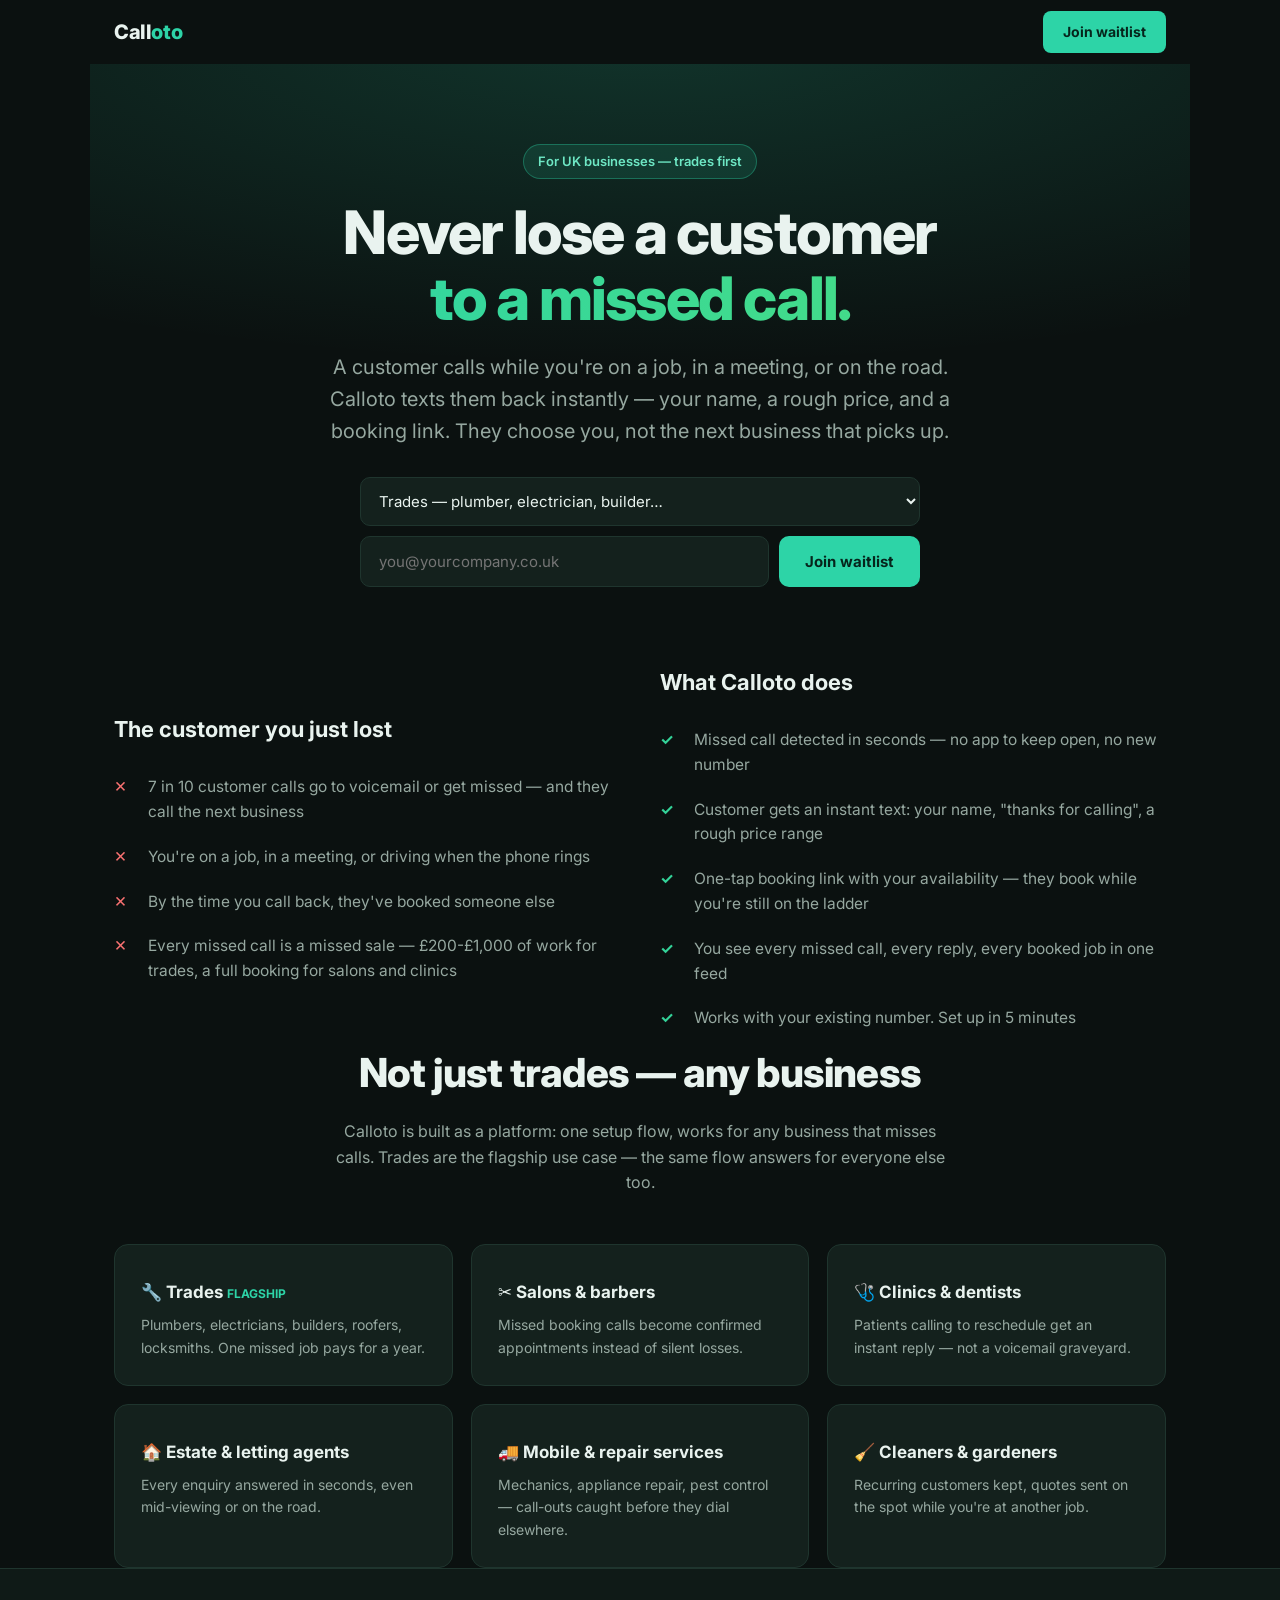
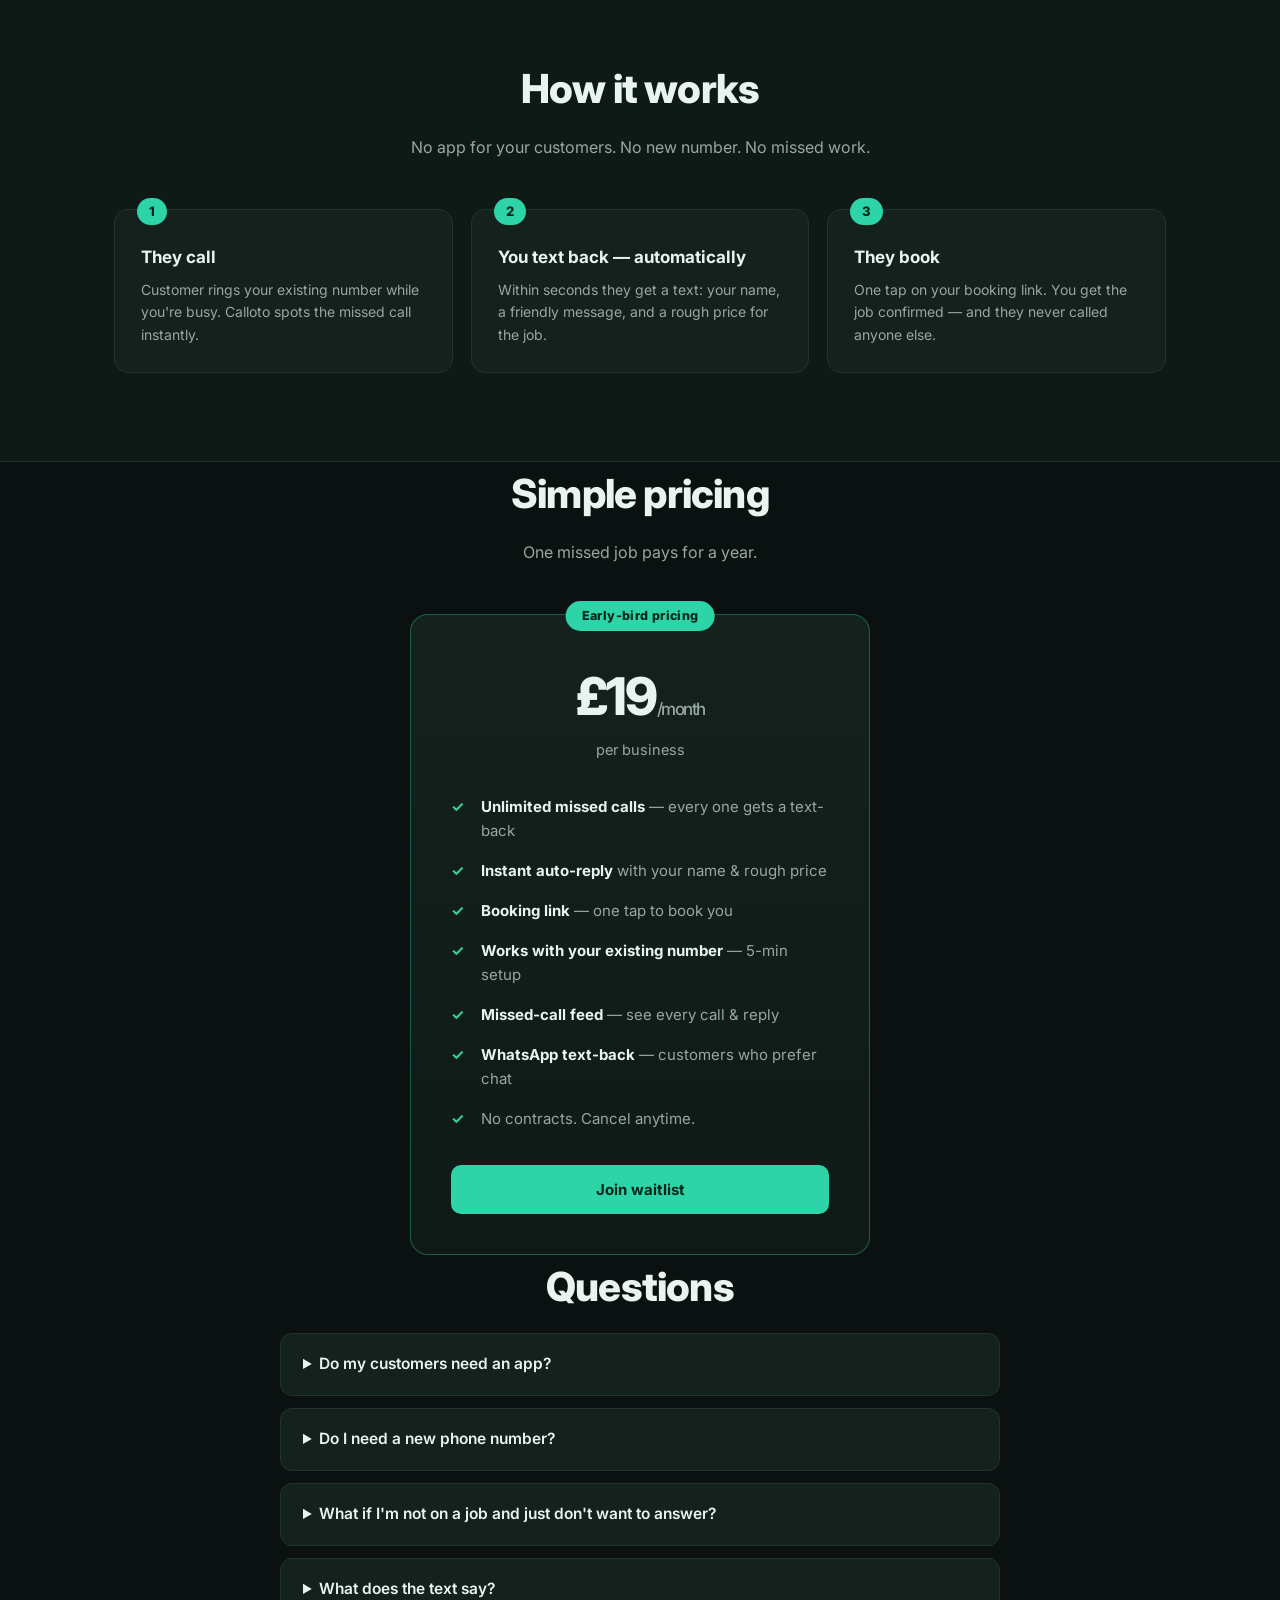
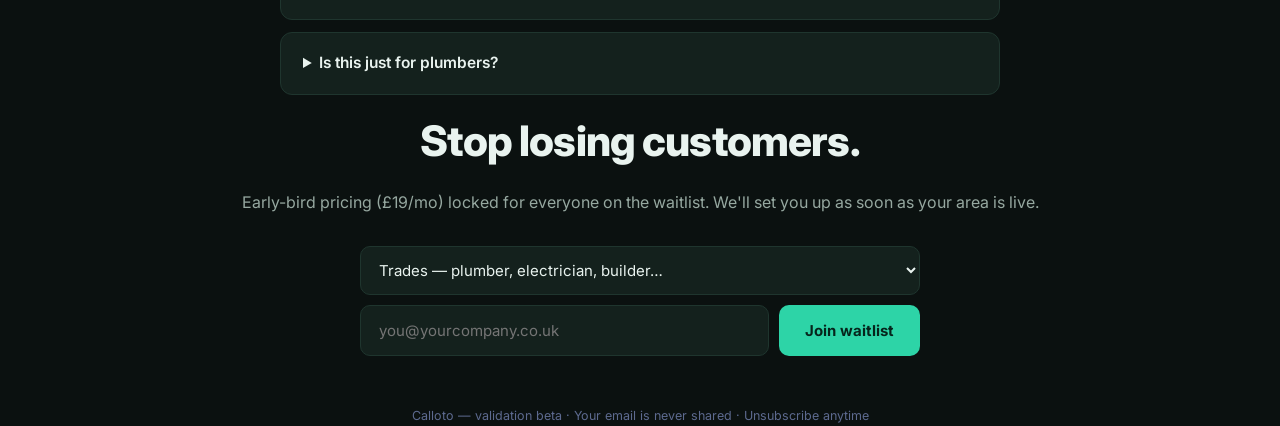
==== index.html @ 38b9bd6e "spacing: more breathing room between sections" ====
<!DOCTYPE html>
<html lang="en">
<head>
<meta charset="UTF-8">
<meta name="viewport" content="width=device-width, initial-scale=1.0">
<title>Calloto — Never lose a customer to a missed call</title>
<meta name="description" content="Missed call → instant text-back with your name, price estimate and booking link. Trades, salons, clinics — never lose a customer to a missed call again.">
<link rel="preconnect" href="https://fonts.googleapis.com">
<link href="https://fonts.googleapis.com/css2?family=Inter:wght@400;500;600;700;800&display=swap" rel="stylesheet">
<style>
  :root {
    --bg: #0b1110;
    --bg-2: #0f1a17;
    --card: #14211d;
    --border: #1f352e;
    --text: #e9f3ef;
    --muted: #96a8a0;
    --accent: #2dd4a7;
    --accent-2: #4ade80;
    --green: #34d399;
    --red: #f87171;
    --amber: #fbbf24;
    --radius: 14px;
  }
  * { margin: 0; padding: 0; box-sizing: border-box; }
  body {
    font-family: 'Inter', system-ui, -apple-system, sans-serif;
    background: var(--bg);
    color: var(--text);
    line-height: 1.6;
    -webkit-font-smoothing: antialiased;
  }
  .container { max-width: 1100px; margin: 0 auto; padding: 0 24px; width: 100%; }

  /* NAV */
  nav { display: flex; align-items: center; justify-content: space-between; padding: 22px 0; gap: 12px; flex-wrap: wrap; min-height: 64px; }
  .logo { font-weight: 800; font-size: 20px; letter-spacing: -0.02em; white-space: nowrap; }
  .logo span { color: var(--accent); }
  .nav-cta {
    background: var(--accent); color: #06251c; border: none;
    padding: 10px 20px; border-radius: 8px; font-weight: 700;
    font-size: 14px; cursor: pointer; font-family: inherit;
    text-decoration: none; white-space: nowrap; flex: 0 0 auto;
  }
  .nav-cta:hover { background: #3ce4b8; }

  /* HERO */
  header.hero {
    text-align: center;
    padding: 80px 24px 60px;
    background: radial-gradient(ellipse 100% 55% at 50% -5%, rgba(45,212,167,0.18), transparent), var(--bg);
    overflow: hidden;
  }
  .badge {
    display: inline-block; background: rgba(45,212,167,0.12);
    border: 1px solid rgba(45,212,167,0.35); color: #6ee7c4;
    padding: 6px 14px; border-radius: 999px; font-size: 13px; font-weight: 600;
    margin-bottom: 20px;
  }
  h1 {
    font-size: clamp(38px, 6vw, 60px); font-weight: 800;
    letter-spacing: -0.03em; line-height: 1.1; margin-bottom: 20px;
    text-wrap: balance; max-width: 860px; margin-left: auto; margin-right: auto;
  }
  h1 .grad {
    background: linear-gradient(90deg, var(--accent), var(--accent-2));
    -webkit-background-clip: text; background-clip: text; color: transparent;
    display: block;
  }
  .sub {
    font-size: clamp(16px, 2.2vw, 20px); color: var(--muted);
    max-width: 640px; margin: 0 auto 30px; text-wrap: balance;
  }
  .hero-form { display: flex; gap: 10px; justify-content: center; max-width: 560px; margin: 0 auto; flex-wrap: wrap; width: 100%; }
  .hero-form select.seg-select {
    flex: 0 0 100%; width: 100%; min-width: 0; max-width: 100%;
    background: var(--card);
    border: 1px solid var(--border); color: var(--text);
    padding: 13px 14px; border-radius: 10px; font-size: 15px; font-family: inherit;
  }
  .hero-form input[type="email"] {
    flex: 1 1 auto; min-width: 0; background: var(--card);
    border: 1px solid var(--border); color: var(--text);
    padding: 15px 18px; border-radius: 10px; font-size: 15px; font-family: inherit;
  }
  .hero-form input:focus { outline: 2px solid var(--accent); border-color: transparent; }
  .hero-form .btn { flex: 0 0 auto; }
  .btn {
    background: var(--accent); color: #06251c; border: none;
    padding: 15px 26px; border-radius: 10px; font-weight: 700;
    font-size: 15px; cursor: pointer; font-family: inherit;
    transition: transform .06s ease;
  }
  .btn:hover { background: #3ce4b8; transform: translateY(-1px); }
  .btn:disabled { opacity: .6; cursor: default; transform: none; }
  .form-note { color: var(--muted); font-size: 13px; margin-top: 14px; }
  .form-success { color: var(--green); font-weight: 600; margin-top: 16px; font-size: 15px; }
  .form-error { color: var(--red); font-weight: 600; margin-top: 16px; font-size: 15px; }
  .count-line { margin-top: 18px; color: var(--muted); font-size: 13.5px; }
  .count-line b { color: var(--text); }

  /* SECTIONS */
  section { padding: 88px 0; }
  .sec-title { font-size: clamp(28px, 3.6vw, 40px); font-weight: 800; letter-spacing: -0.02em; text-align: center; margin-bottom: 14px; }
  .sec-sub { text-align: center; color: var(--muted); max-width: 620px; margin: 0 auto 48px; font-size: 16px; }

  /* PROBLEM / SOLUTION */
  .split { display: grid; grid-template-columns: 1fr 1fr; gap: 40px; align-items: center; }
  @media (max-width: 820px) { .split { grid-template-columns: 1fr; } }
  .pain h3, .gain h3 { font-size: 22px; font-weight: 700; margin-bottom: 18px; }
  .pain ul, .gain ul { list-style: none; }
  .pain li, .gain li { padding: 10px 0 10px 34px; position: relative; color: var(--muted); font-size: 15.5px; }
  .pain li::before { content: "✕"; position: absolute; left: 0; color: var(--red); font-weight: 700; }
  .gain li::before { content: "✓"; position: absolute; left: 0; color: var(--green); font-weight: 700; }

  /* HOW IT WORKS */
  .steps { display: grid; grid-template-columns: repeat(3, 1fr); gap: 18px; }
  @media (max-width: 820px) { .steps { grid-template-columns: 1fr; } }
  .howitworks { background: var(--bg-2); border-top: 1px solid var(--border); border-bottom: 1px solid var(--border); }
  .step {
    background: var(--card); border: 1px solid var(--border); border-radius: var(--radius);
    padding: 26px; position: relative;
  }
  .step .num {
    position: absolute; top: -12px; left: 22px; background: var(--accent); color: #06251c;
    font-size: 13px; font-weight: 800; padding: 3px 12px; border-radius: 999px;
  }
  .step h4 { font-size: 17px; font-weight: 700; margin: 8px 0; }
  .step p { color: var(--muted); font-size: 14px; }

  /* PRICING */
  .pricing-card {
    max-width: 460px; margin: 0 auto; background: linear-gradient(180deg, var(--card), #0f1a17);
    border: 1px solid rgba(45,212,167,0.35); border-radius: 18px; padding: 40px; text-align: center;
    position: relative;
  }
  .price-flag {
    position: absolute; top: -14px; left: 50%; transform: translateX(-50%);
    background: var(--accent); color: #06251c; font-size: 12.5px; font-weight: 800;
    padding: 5px 16px; border-radius: 999px; letter-spacing: 0.03em;
  }
  .price { font-size: 52px; font-weight: 800; letter-spacing: -0.03em; }
  .price span { font-size: 17px; color: var(--muted); font-weight: 500; }
  .pricing-features { list-style: none; margin: 26px 0; text-align: left; }
  .pricing-features li { padding: 8px 0 8px 30px; position: relative; font-size: 15px; color: var(--muted); }
  .pricing-features li::before { content: "✓"; position: absolute; left: 0; color: var(--green); font-weight: 700; }
  .pricing-features li b { color: var(--text); }

  /* FAQ */
  .faq { max-width: 720px; margin: 0 auto; }
  details { background: var(--card); border: 1px solid var(--border); border-radius: 12px; padding: 18px 22px; margin-bottom: 12px; }
  summary { font-weight: 600; font-size: 15.5px; cursor: pointer; }
  details p { color: var(--muted); font-size: 14.5px; margin-top: 12px; }

  /* FOOTER */
  footer { text-align: center; padding: 70px 0 90px; }
  footer h2 { font-size: clamp(30px, 4vw, 42px); font-weight: 800; letter-spacing: -0.02em; margin-bottom: 16px; }
  footer p { color: var(--muted); margin-bottom: 30px; }
  .fine { color: #5d6a8f; font-size: 12.5px; margin-top: 50px; }

  /* ===== MOBILE ===== */
  @media (max-width: 640px) {
    .container { padding: 0 18px; }
    nav { padding: 14px 0; gap: 8px; }
    .logo { font-size: 17px; }
    .nav-cta { padding: 8px 14px; font-size: 13px; }
    header.hero { padding: 48px 18px 42px; }
    h1 { font-size: 30px; letter-spacing: -0.025em; line-height: 1.15; margin-bottom: 16px; }
    h1 .grad { display: inline; }
    .sub { font-size: 16px; line-height: 1.55; margin-bottom: 24px; }
    .badge { font-size: 12px; padding: 5px 12px; margin-bottom: 16px; }
    .hero-form { flex-direction: column; gap: 10px; }
    .hero-form select.seg-select { width: 100%; max-width: 100%; padding: 14px 16px; font-size: 16px; }
    .hero-form input[type="email"] { min-width: 0; width: 100%; padding: 14px 16px; font-size: 16px; }
    .hero-form .btn { width: 100%; padding: 14px 20px; }
    section { padding: 58px 0; }
    .sec-title { font-size: 28px; }
    .sec-sub { margin-bottom: 30px; font-size: 15px; }
    .split { gap: 26px; }
    .pain h3, .gain h3 { font-size: 19px; }
    .pain li, .gain li { font-size: 14.5px; }
    .step { padding: 20px; }
    .pricing-card { padding: 30px 20px; border-radius: 14px; }
    .price { font-size: 44px; }
    .pricing-features li { font-size: 14px; }
    details { padding: 15px 16px; }
    summary { font-size: 14.5px; }
    footer { padding: 54px 0 70px; }
    footer h2 { font-size: 30px; }
    .fine { margin-top: 36px; line-height: 1.6; padding: 0 10px; }
  }
  @media (max-width: 400px) {
    h1 { font-size: 27px; }
    .sub { font-size: 15px; }
    .nav-cta { padding: 8px 12px; font-size: 12.5px; }
    .logo { font-size: 15px; }
    .badge { font-size: 11.5px; white-space: normal; line-height: 1.4; }
  }
</style>
</head>
<body>

<nav class="container">
  <div class="logo">Call<span>oto</span></div>
  <a class="nav-cta" href="#join">Join waitlist</a>
</nav>

<header class="hero container">
  <div class="badge">For UK businesses — trades first</div>
  <h1>Never lose a customer<br><span class="grad">to a missed call.</span></h1>
  <p class="sub">A customer calls while you're on a job, in a meeting, or on the road. Calloto texts them back instantly — your name, a rough price, and a booking link. They choose you, not the next business that picks up.</p>
  <form class="hero-form" id="waitlist-form">
    <select class="seg-select" id="segment">
      <option value="trades">Trades — plumber, electrician, builder…</option>
      <option value="salon-beauty">Salon / barber / beauty</option>
      <option value="clinic-health">Clinic / dentist / health</option>
      <option value="property">Estate / letting agent</option>
      <option value="repair-mobile">Repair / mobile services</option>
      <option value="cleaning-gardening">Cleaning / gardening</option>
      <option value="office-services">Office / consultancy</option>
      <option value="other">Something else</option>
    </select>
    <input type="email" id="email" placeholder="you@yourcompany.co.uk" required autocomplete="email">
    <button type="submit" class="btn" id="join-btn">Join waitlist</button>
  </form>
  <div id="form-msg"></div>
  <div class="count-line" id="count-line">Loading signup count…</div>
</header>

<section class="split container" id="problem">
  <div class="pain">
    <h3>The customer you just lost</h3>
    <ul>
      <li>7 in 10 customer calls go to voicemail or get missed — and they call the next business</li>
      <li>You're on a job, in a meeting, or driving when the phone rings</li>
      <li>By the time you call back, they've booked someone else</li>
      <li>Every missed call is a missed sale — £200-£1,000 of work for trades, a full booking for salons and clinics</li>
    </ul>
  </div>
  <div class="gain">
    <h3>What Calloto does</h3>
    <ul>
      <li>Missed call detected in seconds — no app to keep open, no new number</li>
      <li>Customer gets an instant text: your name, "thanks for calling", a rough price range</li>
      <li>One-tap booking link with your availability — they book while you're still on the ladder</li>
      <li>You see every missed call, every reply, every booked job in one feed</li>
      <li>Works with your existing number. Set up in 5 minutes</li>
    </ul>
  </div>
</section>

<section class="container" id="verticals">
  <h2 class="sec-title">Not just trades — any business</h2>
  <p class="sec-sub">Calloto is built as a platform: one setup flow, works for any business that misses calls. Trades are the flagship use case — the same flow answers for everyone else too.</p>
  <div class="steps">
    <div class="step">
      <h4>🔧 Trades <span style="color:var(--accent); font-size:12px; font-weight:700;">FLAGSHIP</span></h4>
      <p>Plumbers, electricians, builders, roofers, locksmiths. One missed job pays for a year.</p>
    </div>
    <div class="step">
      <h4>✂️ Salons &amp; barbers</h4>
      <p>Missed booking calls become confirmed appointments instead of silent losses.</p>
    </div>
    <div class="step">
      <h4>🩺 Clinics &amp; dentists</h4>
      <p>Patients calling to reschedule get an instant reply — not a voicemail graveyard.</p>
    </div>
    <div class="step">
      <h4>🏠 Estate &amp; letting agents</h4>
      <p>Every enquiry answered in seconds, even mid-viewing or on the road.</p>
    </div>
    <div class="step">
      <h4>🚚 Mobile &amp; repair services</h4>
      <p>Mechanics, appliance repair, pest control — call-outs caught before they dial elsewhere.</p>
    </div>
    <div class="step">
      <h4>🧹 Cleaners &amp; gardeners</h4>
      <p>Recurring customers kept, quotes sent on the spot while you're at another job.</p>
    </div>
  </div>
</section>

<section class="howitworks">
  <div class="container">
    <h2 class="sec-title">How it works</h2>
    <p class="sec-sub">No app for your customers. No new number. No missed work.</p>
    <div class="steps">
      <div class="step">
        <span class="num">1</span>
        <h4>They call</h4>
        <p>Customer rings your existing number while you're busy. Calloto spots the missed call instantly.</p>
      </div>
      <div class="step">
        <span class="num">2</span>
        <h4>You text back — automatically</h4>
        <p>Within seconds they get a text: your name, a friendly message, and a rough price for the job.</p>
      </div>
      <div class="step">
        <span class="num">3</span>
        <h4>They book</h4>
        <p>One tap on your booking link. You get the job confirmed — and they never called anyone else.</p>
      </div>
    </div>
  </div>
</section>

<section class="container" id="pricing">
  <h2 class="sec-title">Simple pricing</h2>
  <p class="sec-sub">One missed job pays for a year.</p>
  <div class="pricing-card">
    <span class="price-flag">Early-bird pricing</span>
    <div class="price">£19<span>/month</span></div>
    <p style="color:var(--muted); font-size:14.5px;">per business</p>
    <ul class="pricing-features">
      <li><b>Unlimited missed calls</b> — every one gets a text-back</li>
      <li><b>Instant auto-reply</b> with your name & rough price</li>
      <li><b>Booking link</b> — one tap to book you</li>
      <li><b>Works with your existing number</b> — 5-min setup</li>
      <li><b>Missed-call feed</b> — see every call & reply</li>
      <li><b>WhatsApp text-back</b> — customers who prefer chat</li>
      <li>No contracts. Cancel anytime.</li>
    </ul>
    <button class="btn" onclick="scrollToForm()" style="width:100%">Join waitlist</button>
  </div>
</section>

<section class="container" id="faq">
  <h2 class="sec-title">Questions</h2>
  <div class="faq">
    <details>
      <summary>Do my customers need an app?</summary>
      <p>No. They just get a normal text (or WhatsApp message) — it works on any phone, no install.</p>
    </details>
    <details>
      <summary>Do I need a new phone number?</summary>
      <p>No. Calloto attaches to your existing number. You keep taking calls the same way — we just catch the misses.</p>
    </details>
    <details>
      <summary>What if I'm not on a job and just don't want to answer?</summary>
      <p>You can set your own hours and quiet time. Outside them, calls go straight to auto-text-back.</p>
    </details>
    <details>
      <summary>What does the text say?</summary>
      <p>Your name, "thanks for calling", a rough price range you set (e.g. "boiler repairs from £120"), and your booking link. You can edit the message anytime.</p>
    </details>
    <details>
      <summary>Is this just for plumbers?</summary>
      <p>No — any business that loses customers to missed calls: trades (plumbers, electricians, builders, roofers), salons, clinics, estate agents, repair services and more. Trades get early access first; other businesses join the waitlist and we onboard by demand.</p>
    </details>
  </div>
</section>

<footer class="container" id="join">
  <h2>Stop losing customers.</h2>
  <p>Early-bird pricing (£19/mo) locked for everyone on the waitlist. We'll set you up as soon as your area is live.</p>
  <form class="hero-form" id="footer-form">
    <select class="seg-select" id="footer-segment">
      <option value="trades">Trades — plumber, electrician, builder…</option>
      <option value="salon-beauty">Salon / barber / beauty</option>
      <option value="clinic-health">Clinic / dentist / health</option>
      <option value="property">Estate / letting agent</option>
      <option value="repair-mobile">Repair / mobile services</option>
      <option value="cleaning-gardening">Cleaning / gardening</option>
      <option value="office-services">Office / consultancy</option>
      <option value="other">Something else</option>
    </select>
    <input type="email" id="footer-email" placeholder="you@yourcompany.co.uk" required autocomplete="email">
    <button type="submit" class="btn">Join waitlist</button>
  </form>
  <div id="footer-msg"></div>
  <div class="fine">Calloto — validation beta · Your email is never shared · Unsubscribe anytime</div>
</footer>

<script>
  const API = window.location.origin + "/api";
  let submitted = false;

  async function submitForm(formId, emailId, msgId) {
    if (submitted) return;
    const emailEl = document.getElementById(emailId);
    const msgEl = document.getElementById(msgId);
    const btnEl = formId === "waitlist-form" ? document.getElementById("join-btn") : null;
    const segEl = document.getElementById(formId === "waitlist-form" ? "segment" : "footer-segment");
    const segment = segEl ? segEl.value : "trades";
    if (!emailEl.value || !emailEl.value.includes("@")) {
      msgEl.textContent = "Please enter a valid email.";
      msgEl.className = "form-error";
      return;
    }
    submitted = true;
    if (btnEl) btnEl.disabled = true;
    msgEl.textContent = "Adding you…";
    msgEl.className = "form-note";
    try {
      const res = await fetch(API + "/waitlist", {
        method: "POST",
        headers: { "Content-Type": "application/json" },
        body: JSON.stringify({ email: emailEl.value, company: "", country: "GB", segment: segment })
      });
      if (res.status === 201) {
        const data = await res.json();
        msgEl.innerHTML = "✅ You're on the list! Position <b>#" + data.position + "</b>. Early-bird pricing locked.";
        msgEl.className = "form-success";
        emailEl.value = "";
        refreshCount();
      } else if (res.status === 409) {
        msgEl.textContent = "You're already on the list. We'll be in touch!";
        msgEl.className = "form-success";
      } else {
        const err = await res.json().catch(() => ({}));
        msgEl.textContent = err.detail || "Something went wrong. Try again?";
        msgEl.className = "form-error";
        submitted = false;
        if (btnEl) btnEl.disabled = false;
      }
    } catch (e) {
      msgEl.textContent = "Network error — check connection and try again.";
      msgEl.className = "form-error";
      submitted = false;
      if (btnEl) btnEl.disabled = false;
    }
  }

  document.getElementById("waitlist-form").addEventListener("submit", (e) => {
    e.preventDefault();
    submitForm("waitlist-form", "email", "form-msg");
  });
  document.getElementById("footer-form").addEventListener("submit", (e) => {
    e.preventDefault();
    submitForm("footer-form", "footer-email", "footer-msg");
  });

  function scrollToForm() { document.getElementById("join").scrollIntoView({ behavior: "smooth" }); }
  window.scrollToForm = scrollToForm;

  async function refreshCount() {
    try {
      const res = await fetch(API + "/waitlist/count");
      const data = await res.json();
      document.getElementById("count-line").innerHTML =
        "🚀 <b>" + data.count + "</b> businesses already on the waitlist";
    } catch (e) {
      document.getElementById("count-line").textContent = "";
    }
  }
  refreshCount();
</script>
</body>
</html>
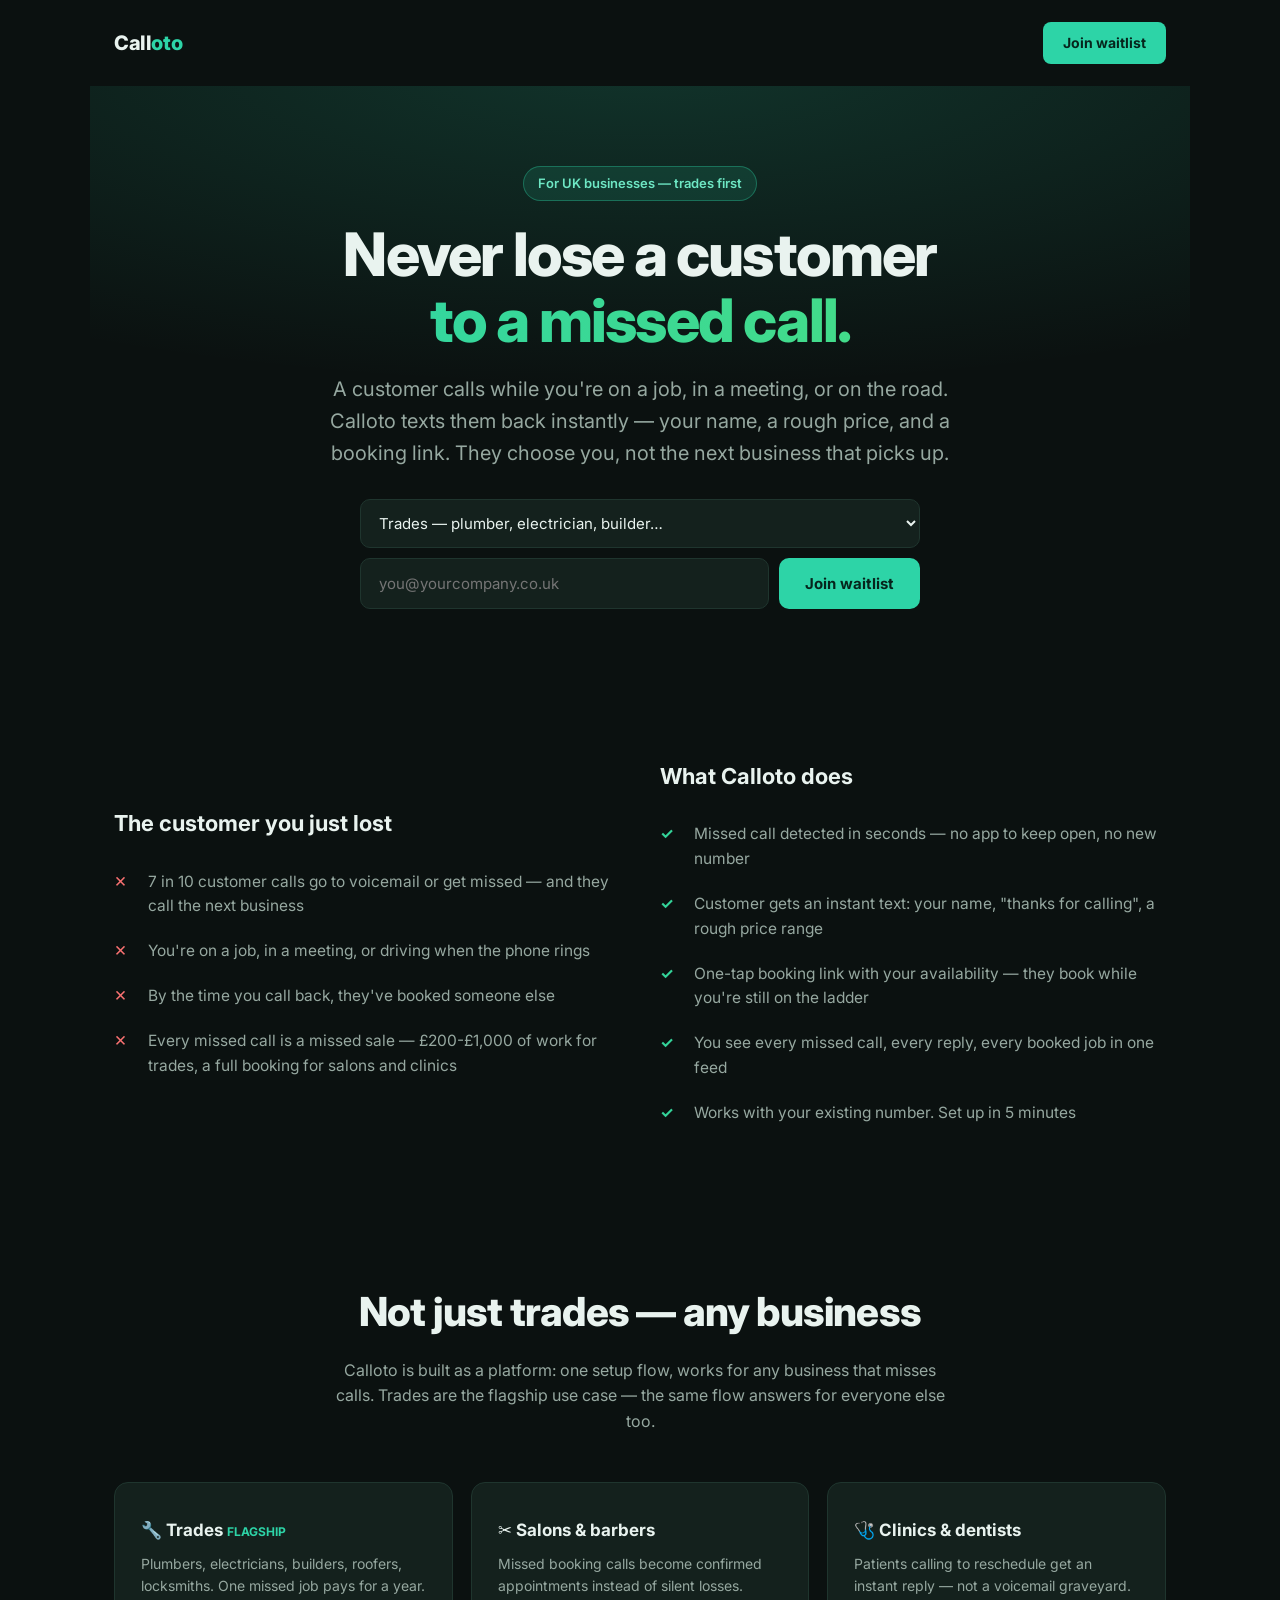
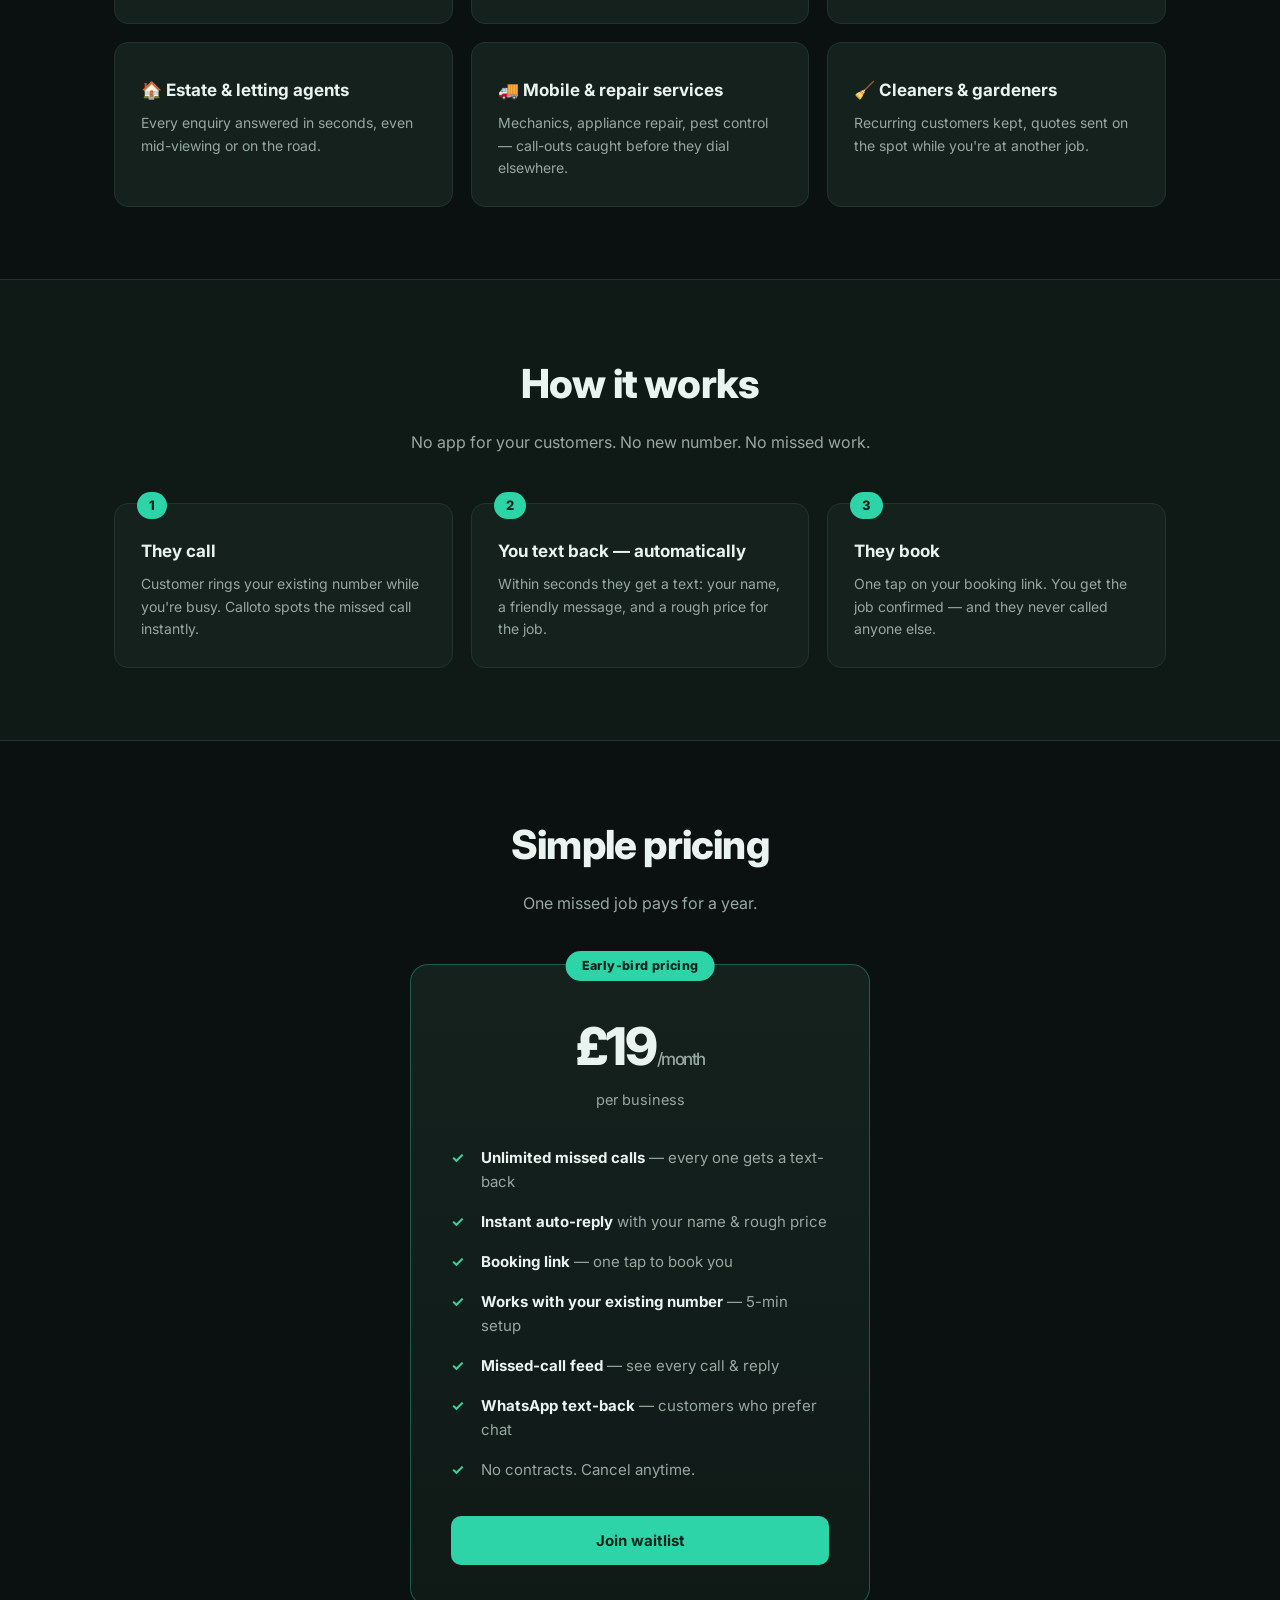
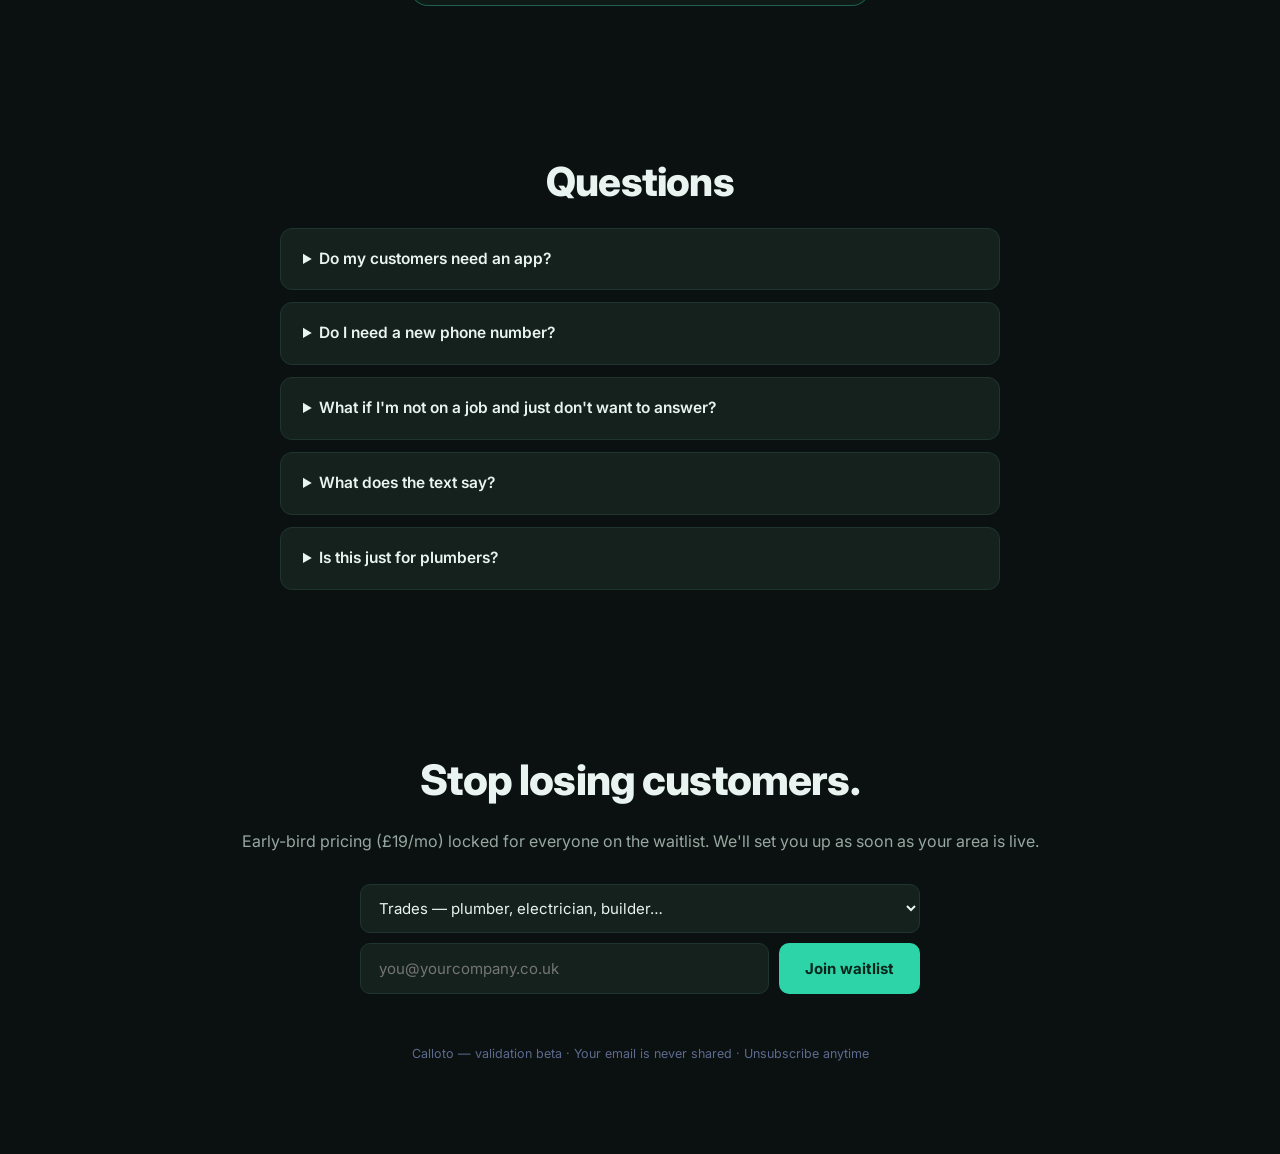
==== commit 45d1d815: "fix section gaps: .container shorthand was overriding section vertical padding (specificity)" ====
--- a/index.html
+++ b/index.html
@@ -100,7 +100,11 @@
   .count-line b { color: var(--text); }
 
   /* SECTIONS */
-  section { padding: 88px 0; }
+  section { padding: 72px 0; }
+  /* .container's side-padding shorthand beats the element selector — reassert vertical padding */
+  nav.container { padding: 22px 24px; }
+  section.container { padding: 72px 24px; }
+  footer.container { padding: 72px 24px 90px; }
   .sec-title { font-size: clamp(28px, 3.6vw, 40px); font-weight: 800; letter-spacing: -0.02em; text-align: center; margin-bottom: 14px; }
   .sec-sub { text-align: center; color: var(--muted); max-width: 620px; margin: 0 auto 48px; font-size: 16px; }
 
@@ -173,7 +177,10 @@
     .hero-form select.seg-select { width: 100%; max-width: 100%; padding: 14px 16px; font-size: 16px; }
     .hero-form input[type="email"] { min-width: 0; width: 100%; padding: 14px 16px; font-size: 16px; }
     .hero-form .btn { width: 100%; padding: 14px 20px; }
-    section { padding: 58px 0; }
+    section { padding: 48px 0; }
+    nav.container { padding: 14px 18px; }
+    section.container { padding: 48px 18px; }
+    footer.container { padding: 54px 18px 70px; }
     .sec-title { font-size: 28px; }
     .sec-sub { margin-bottom: 30px; font-size: 15px; }
     .split { gap: 26px; }
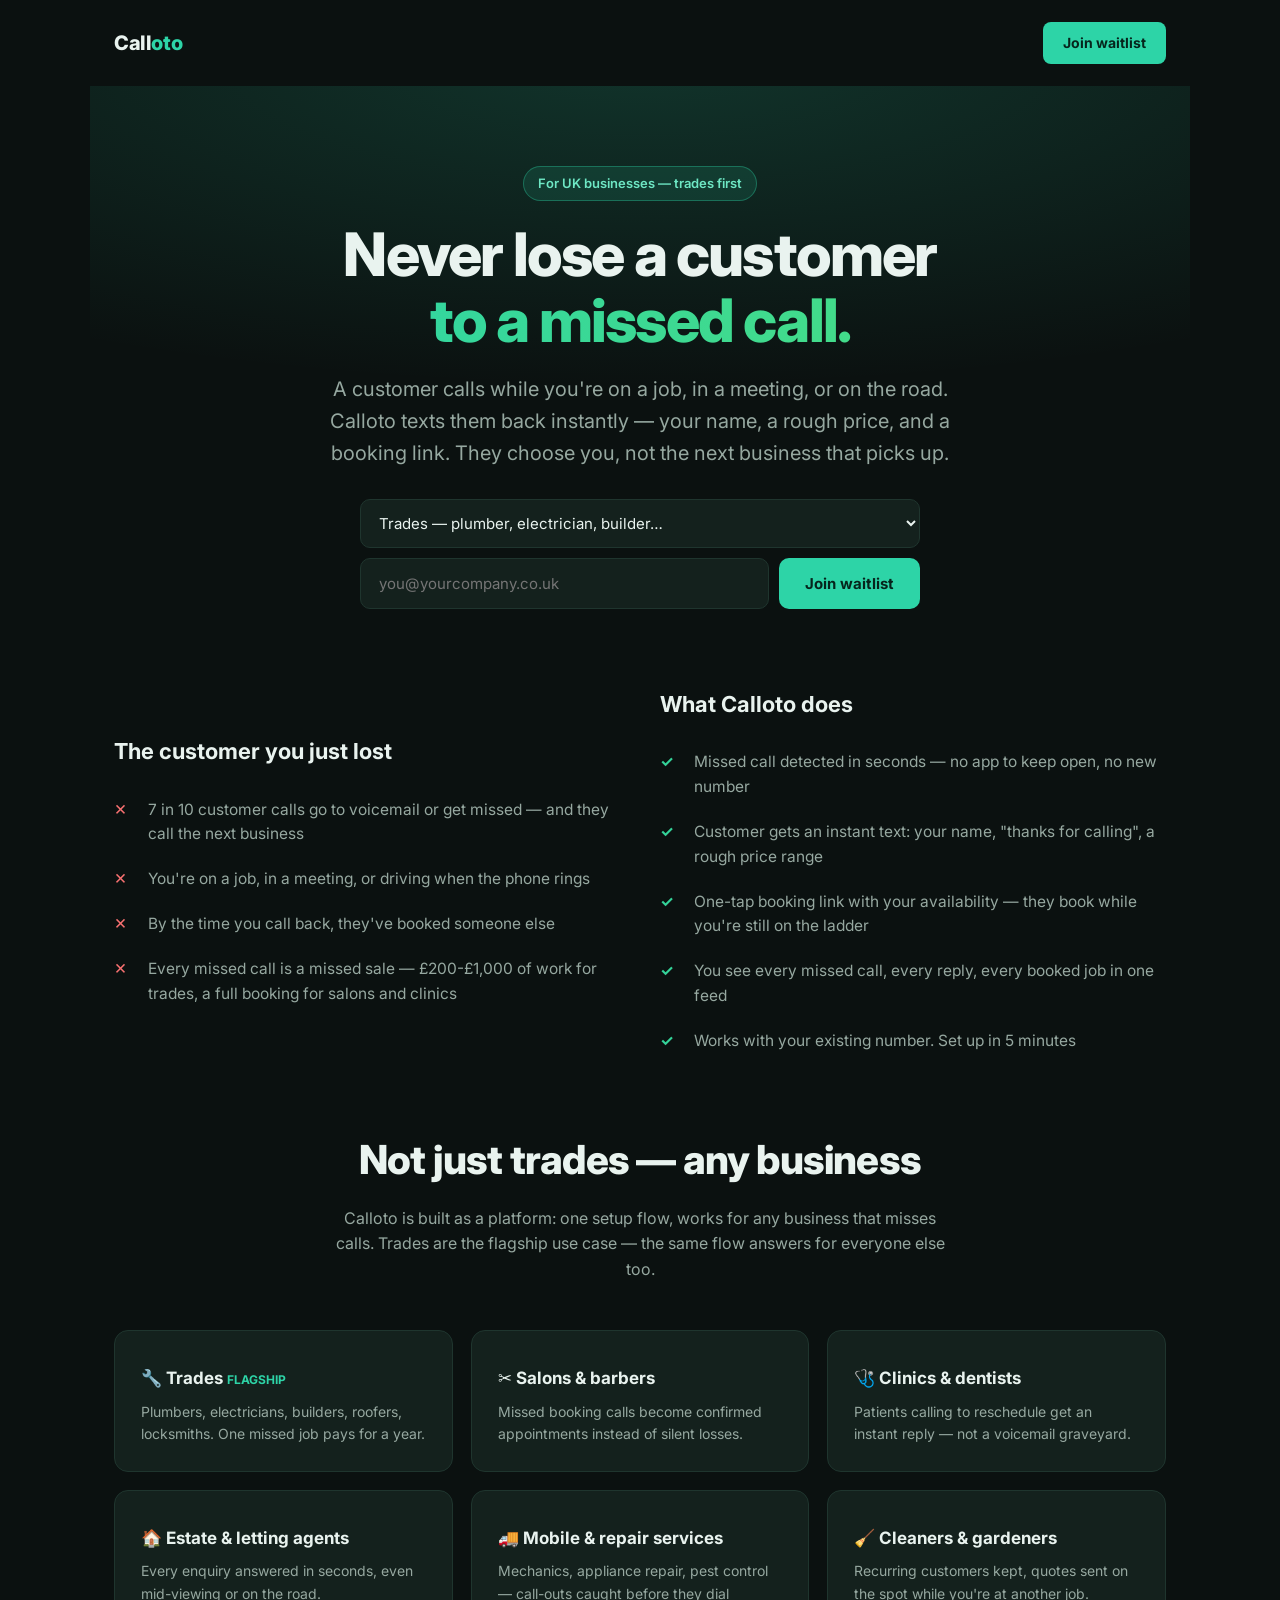
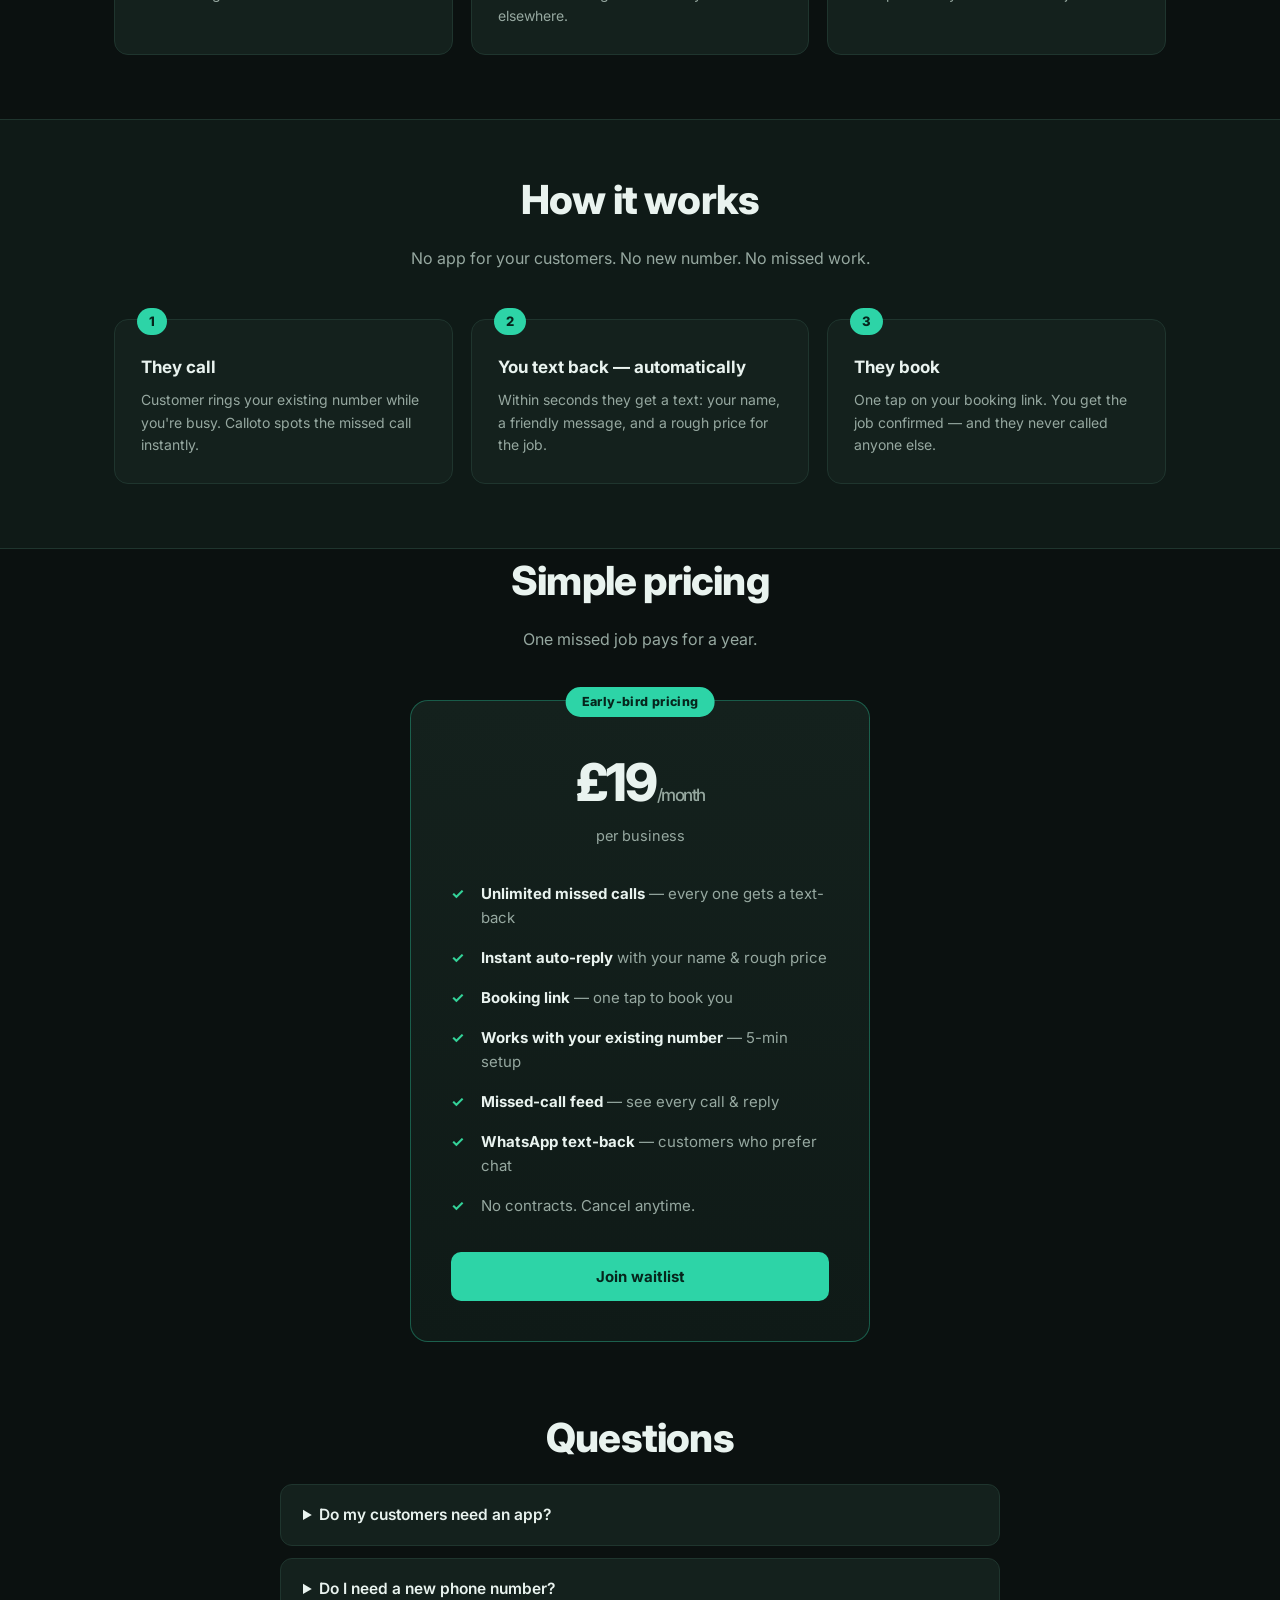
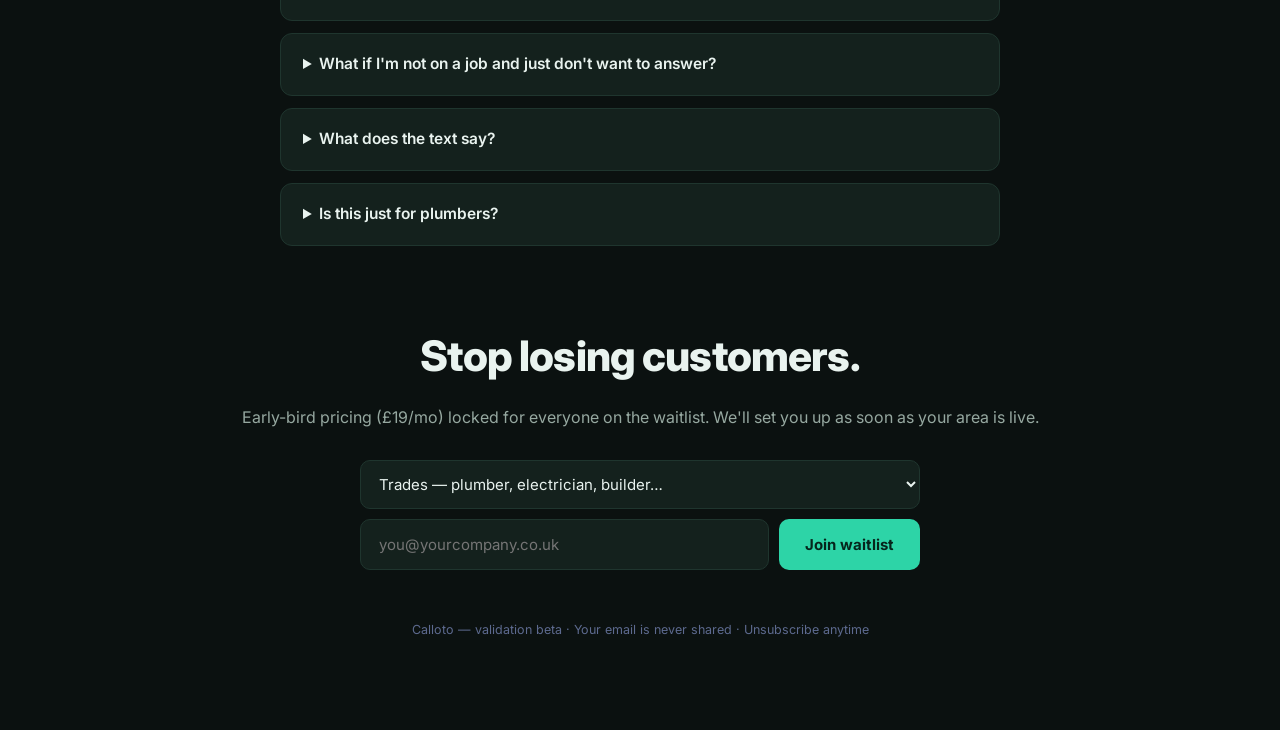
==== commit 86a215b1: "spacing: bottom-only padding per section (gap belongs below content, reduced double-padding)" ====
--- a/index.html
+++ b/index.html
@@ -99,12 +99,13 @@
   .count-line { margin-top: 18px; color: var(--muted); font-size: 13.5px; }
   .count-line b { color: var(--text); }
 
-  /* SECTIONS */
-  section { padding: 72px 0; }
+  /* SECTIONS — spacing sits BELOW each section, not above the next heading */
+  section { padding: 0 0 64px; }
+  section.howitworks { padding: 48px 0 64px; }
   /* .container's side-padding shorthand beats the element selector — reassert vertical padding */
   nav.container { padding: 22px 24px; }
-  section.container { padding: 72px 24px; }
-  footer.container { padding: 72px 24px 90px; }
+  section.container { padding: 0 24px 64px; }
+  footer.container { padding: 0 24px 90px; }
   .sec-title { font-size: clamp(28px, 3.6vw, 40px); font-weight: 800; letter-spacing: -0.02em; text-align: center; margin-bottom: 14px; }
   .sec-sub { text-align: center; color: var(--muted); max-width: 620px; margin: 0 auto 48px; font-size: 16px; }
 
@@ -177,10 +178,11 @@
     .hero-form select.seg-select { width: 100%; max-width: 100%; padding: 14px 16px; font-size: 16px; }
     .hero-form input[type="email"] { min-width: 0; width: 100%; padding: 14px 16px; font-size: 16px; }
     .hero-form .btn { width: 100%; padding: 14px 20px; }
-    section { padding: 48px 0; }
+    section { padding: 0 0 44px; }
+    section.howitworks { padding: 32px 0 44px; }
     nav.container { padding: 14px 18px; }
-    section.container { padding: 48px 18px; }
-    footer.container { padding: 54px 18px 70px; }
+    section.container { padding: 0 18px 44px; }
+    footer.container { padding: 0 18px 70px; }
     .sec-title { font-size: 28px; }
     .sec-sub { margin-bottom: 30px; font-size: 15px; }
     .split { gap: 26px; }
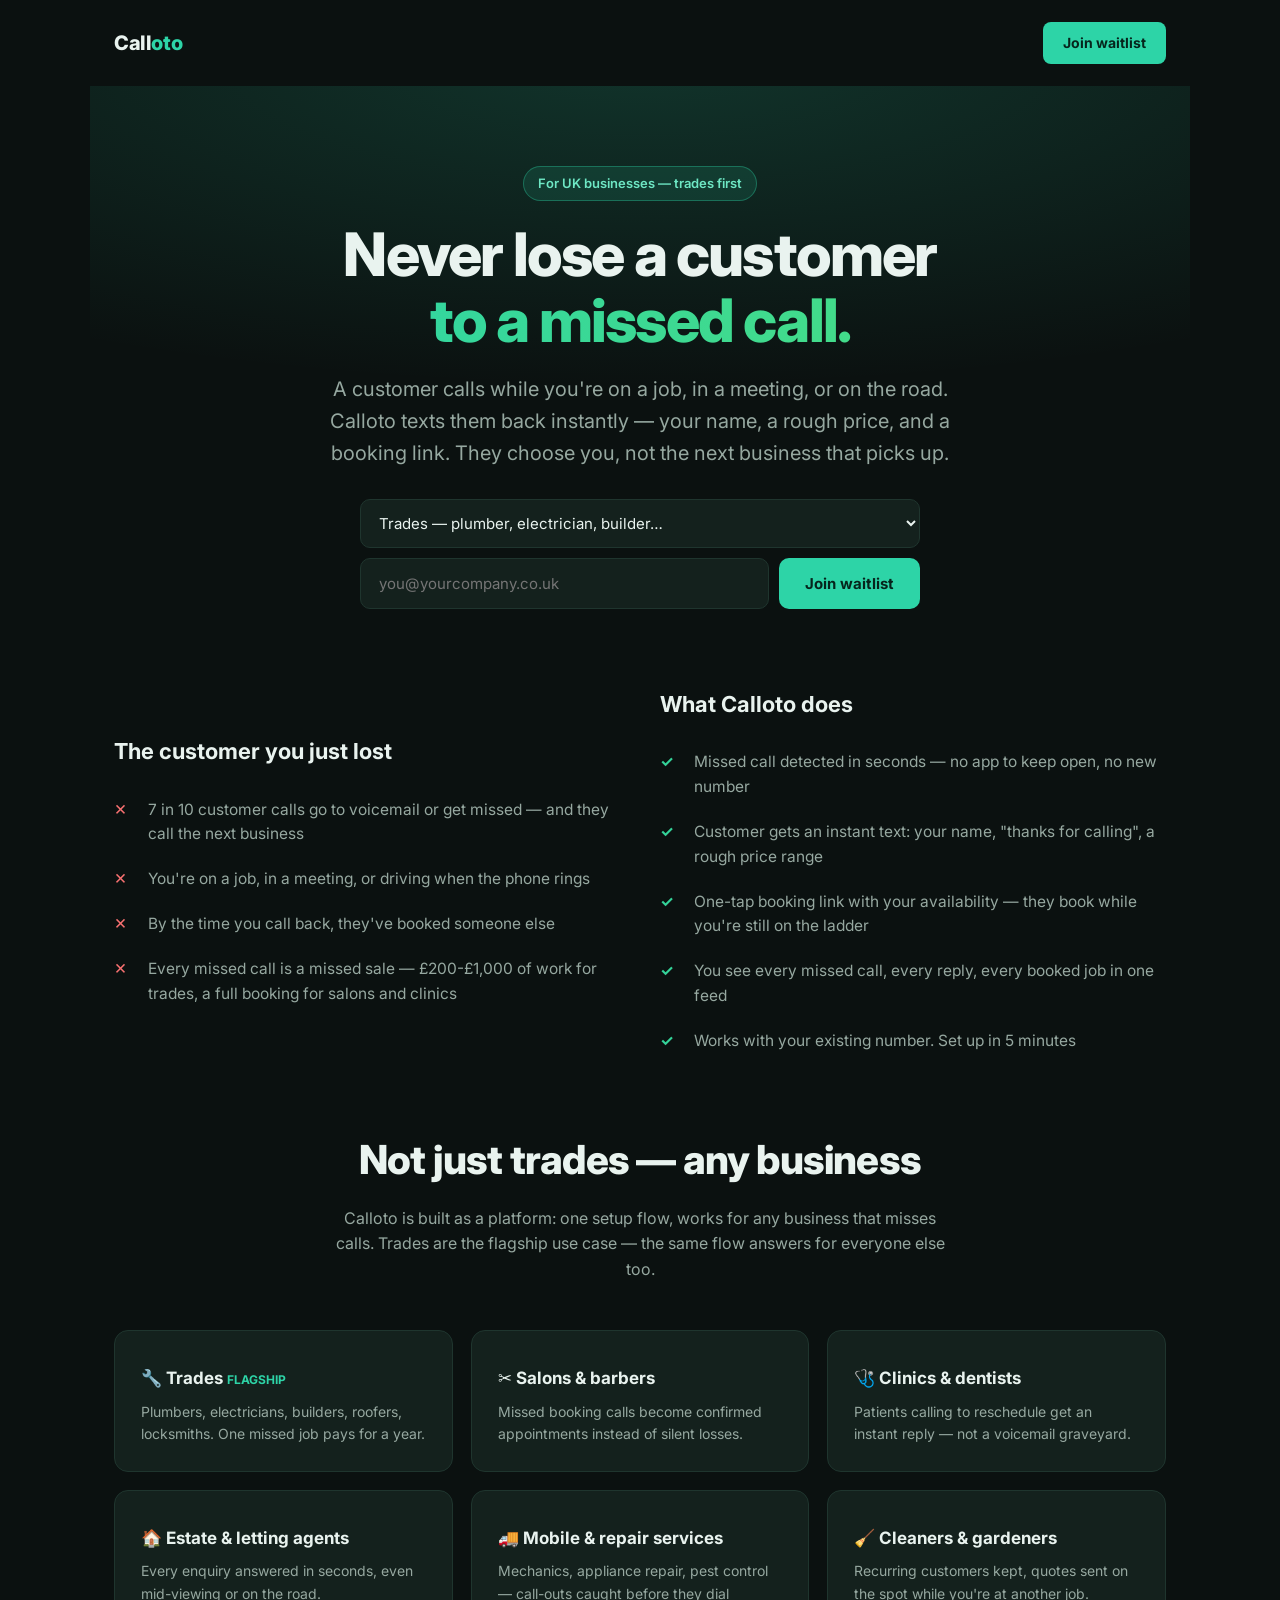
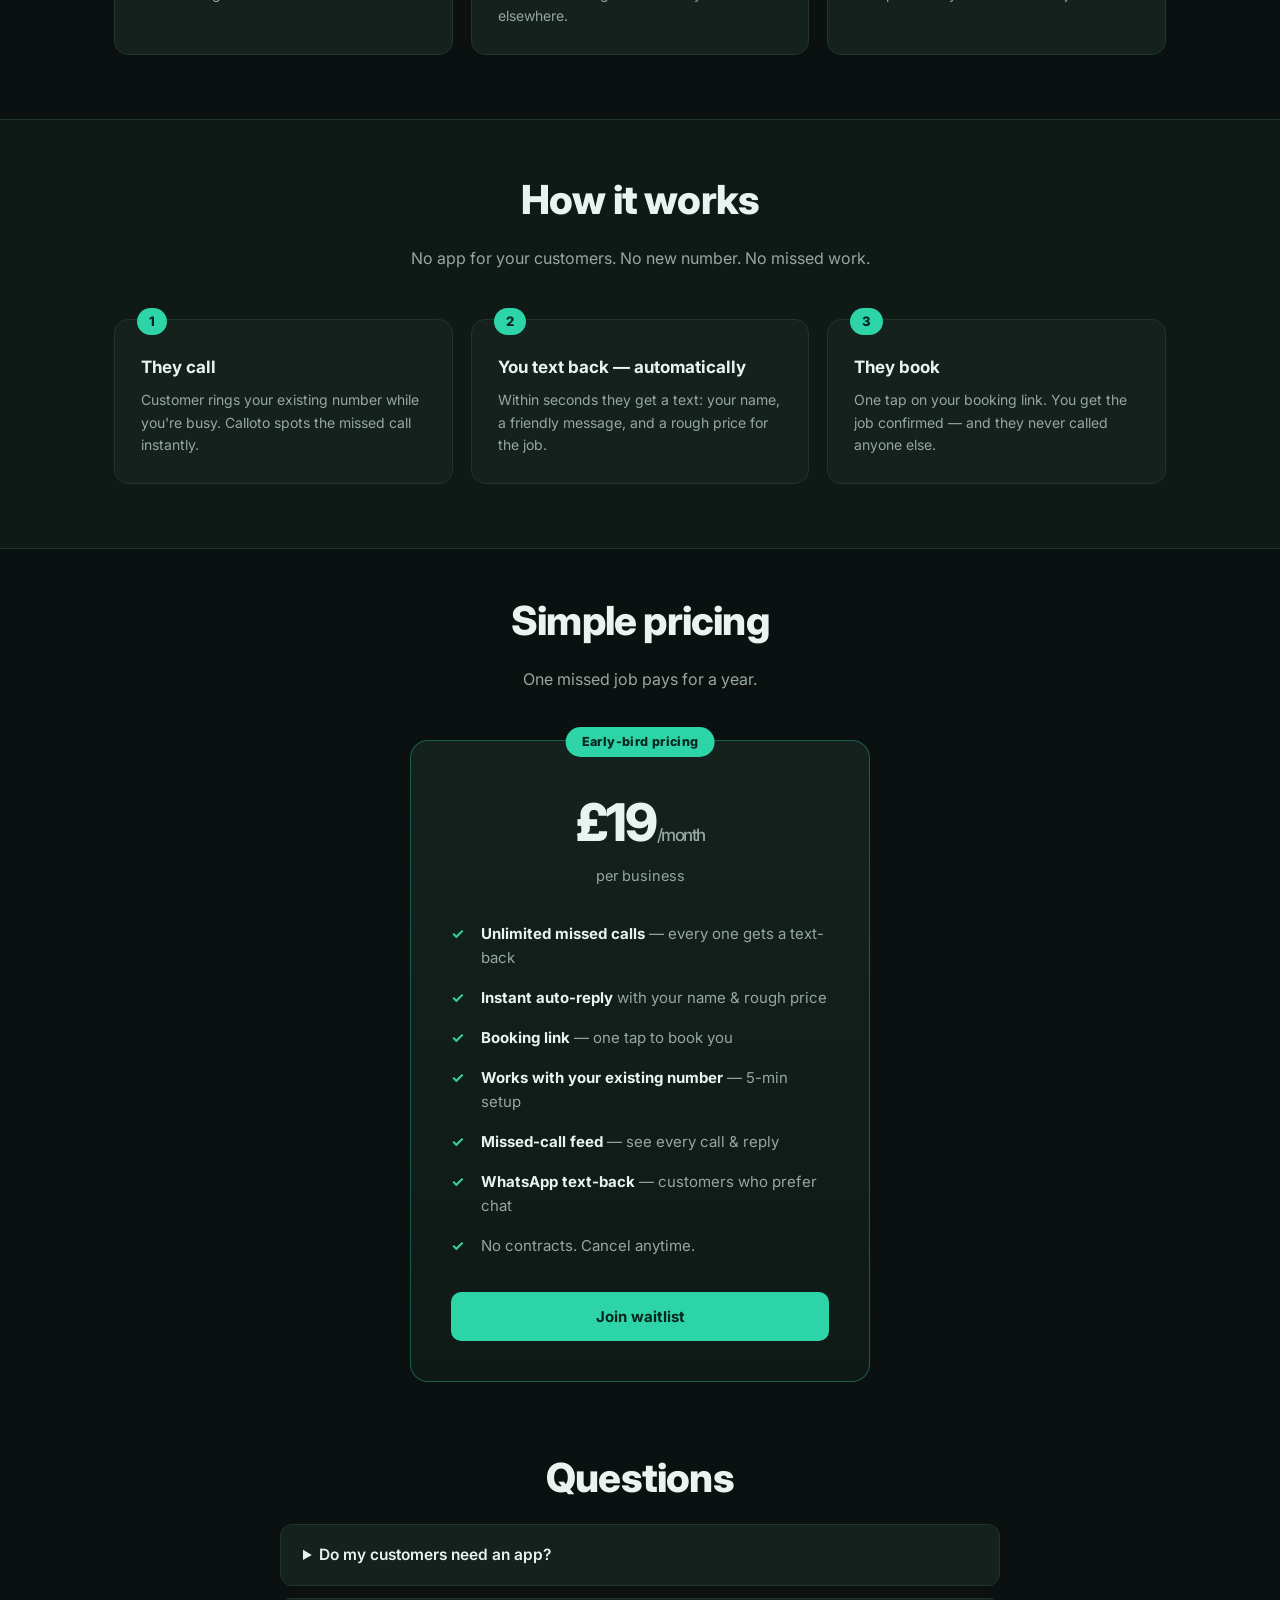
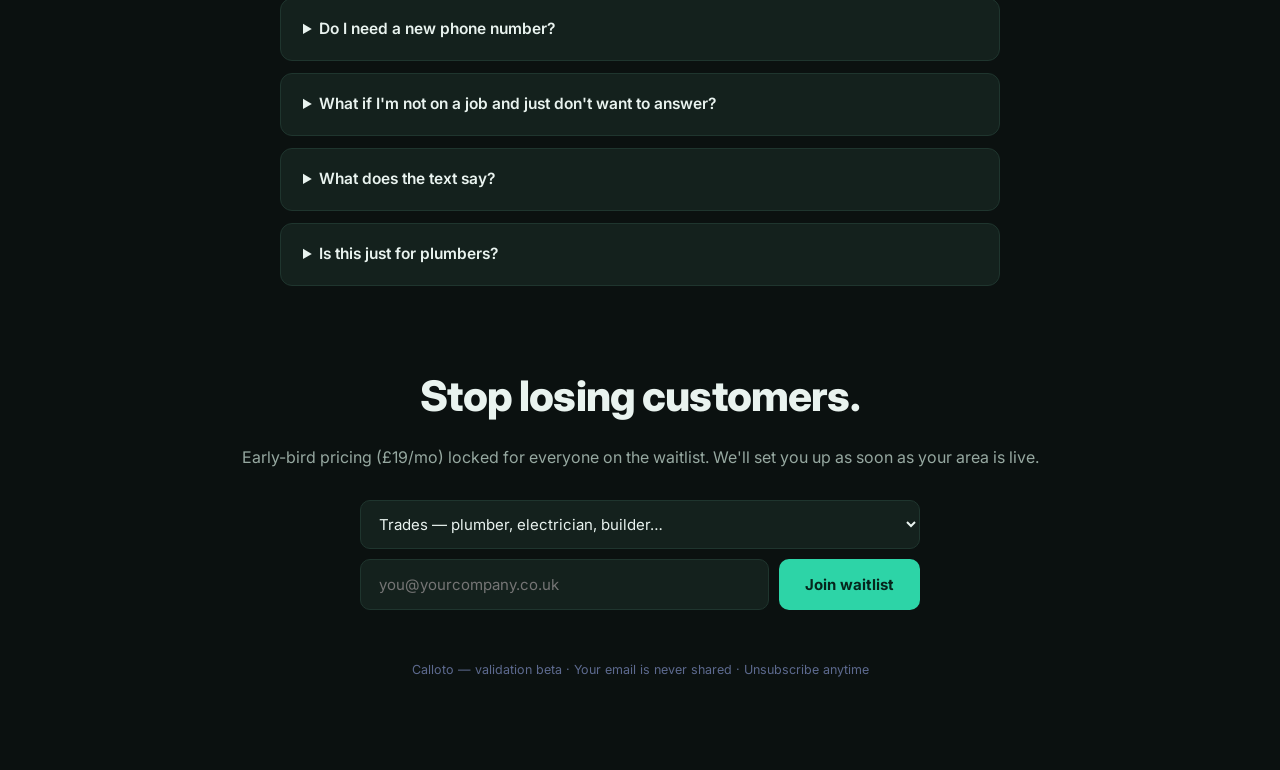
==== commit 45a2863b: "gap above pricing: padding-top so it doesn't stick to the band" ====
--- a/index.html
+++ b/index.html
@@ -105,6 +105,7 @@
   /* .container's side-padding shorthand beats the element selector — reassert vertical padding */
   nav.container { padding: 22px 24px; }
   section.container { padding: 0 24px 64px; }
+  #pricing { padding-top: 40px; }
   footer.container { padding: 0 24px 90px; }
   .sec-title { font-size: clamp(28px, 3.6vw, 40px); font-weight: 800; letter-spacing: -0.02em; text-align: center; margin-bottom: 14px; }
   .sec-sub { text-align: center; color: var(--muted); max-width: 620px; margin: 0 auto 48px; font-size: 16px; }
@@ -182,6 +183,7 @@
     section.howitworks { padding: 32px 0 44px; }
     nav.container { padding: 14px 18px; }
     section.container { padding: 0 18px 44px; }
+    #pricing { padding-top: 28px; }
     footer.container { padding: 0 18px 70px; }
     .sec-title { font-size: 28px; }
     .sec-sub { margin-bottom: 30px; font-size: 15px; }
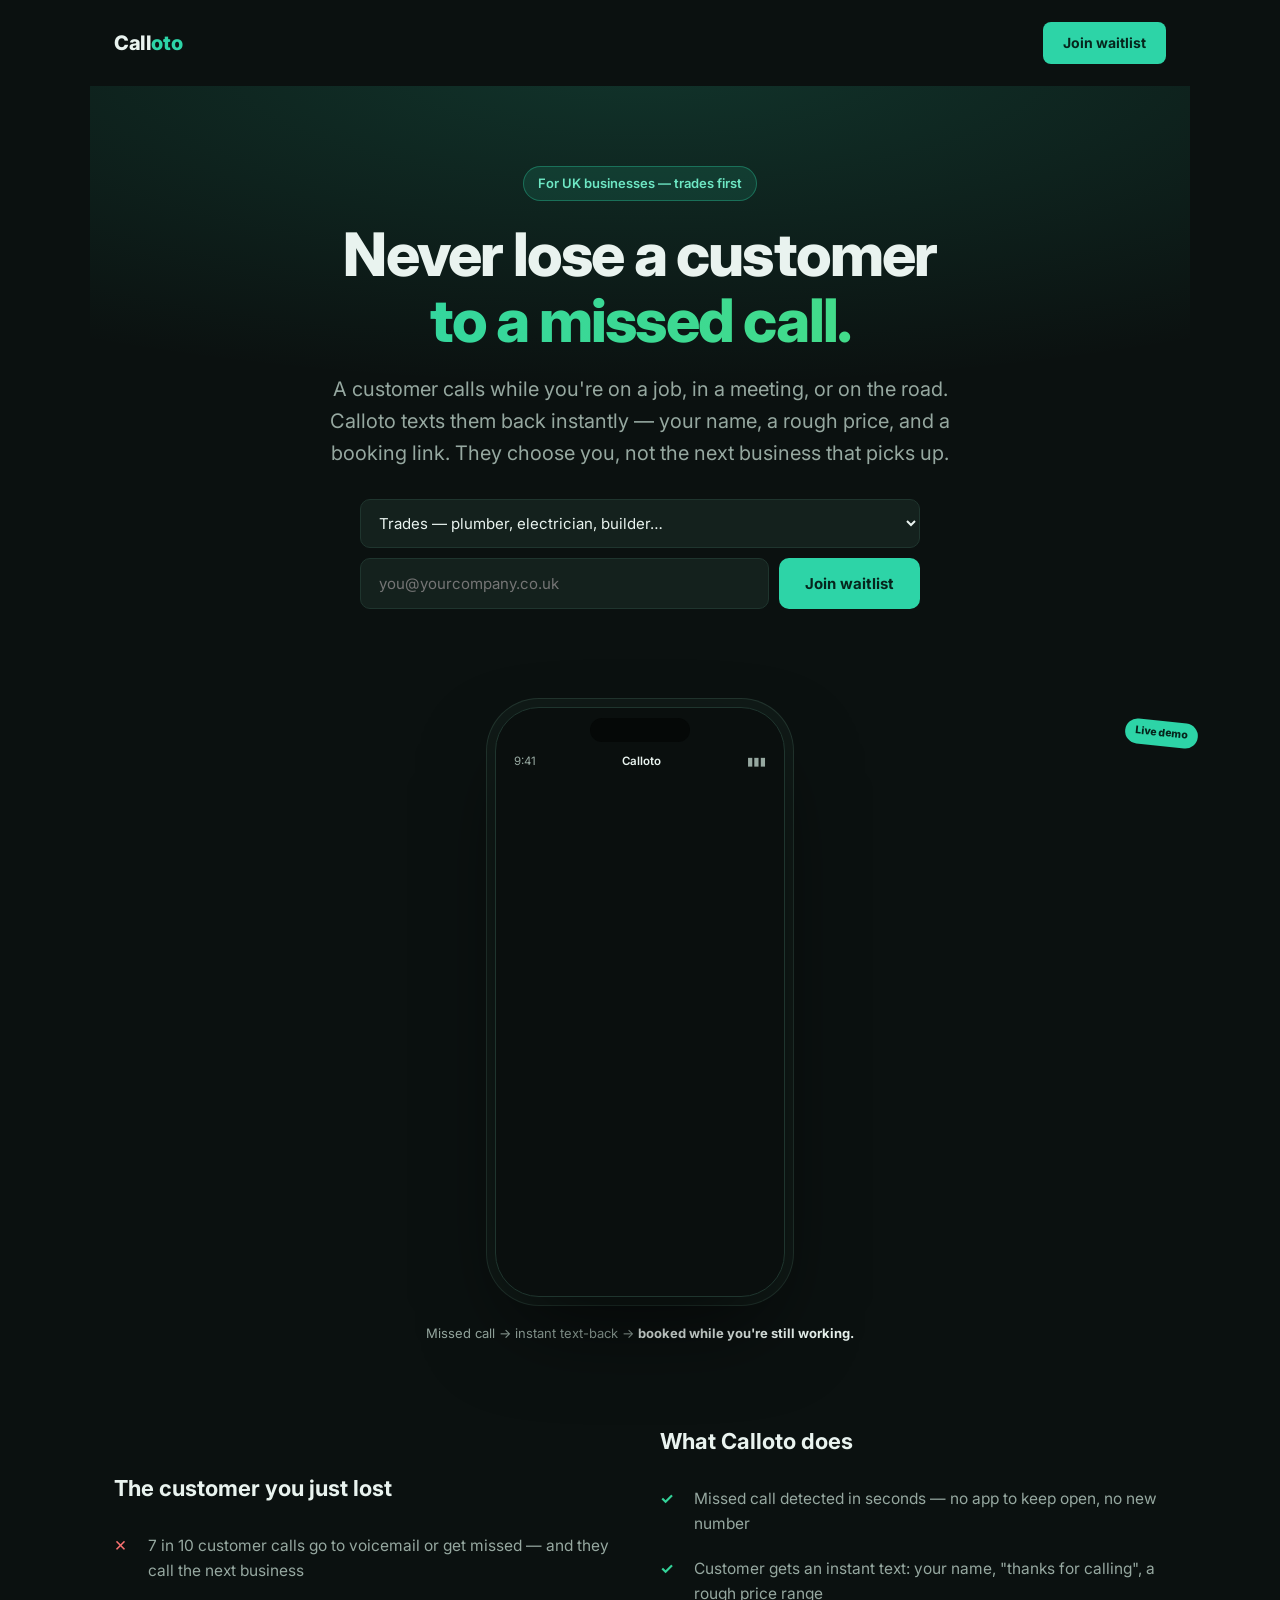
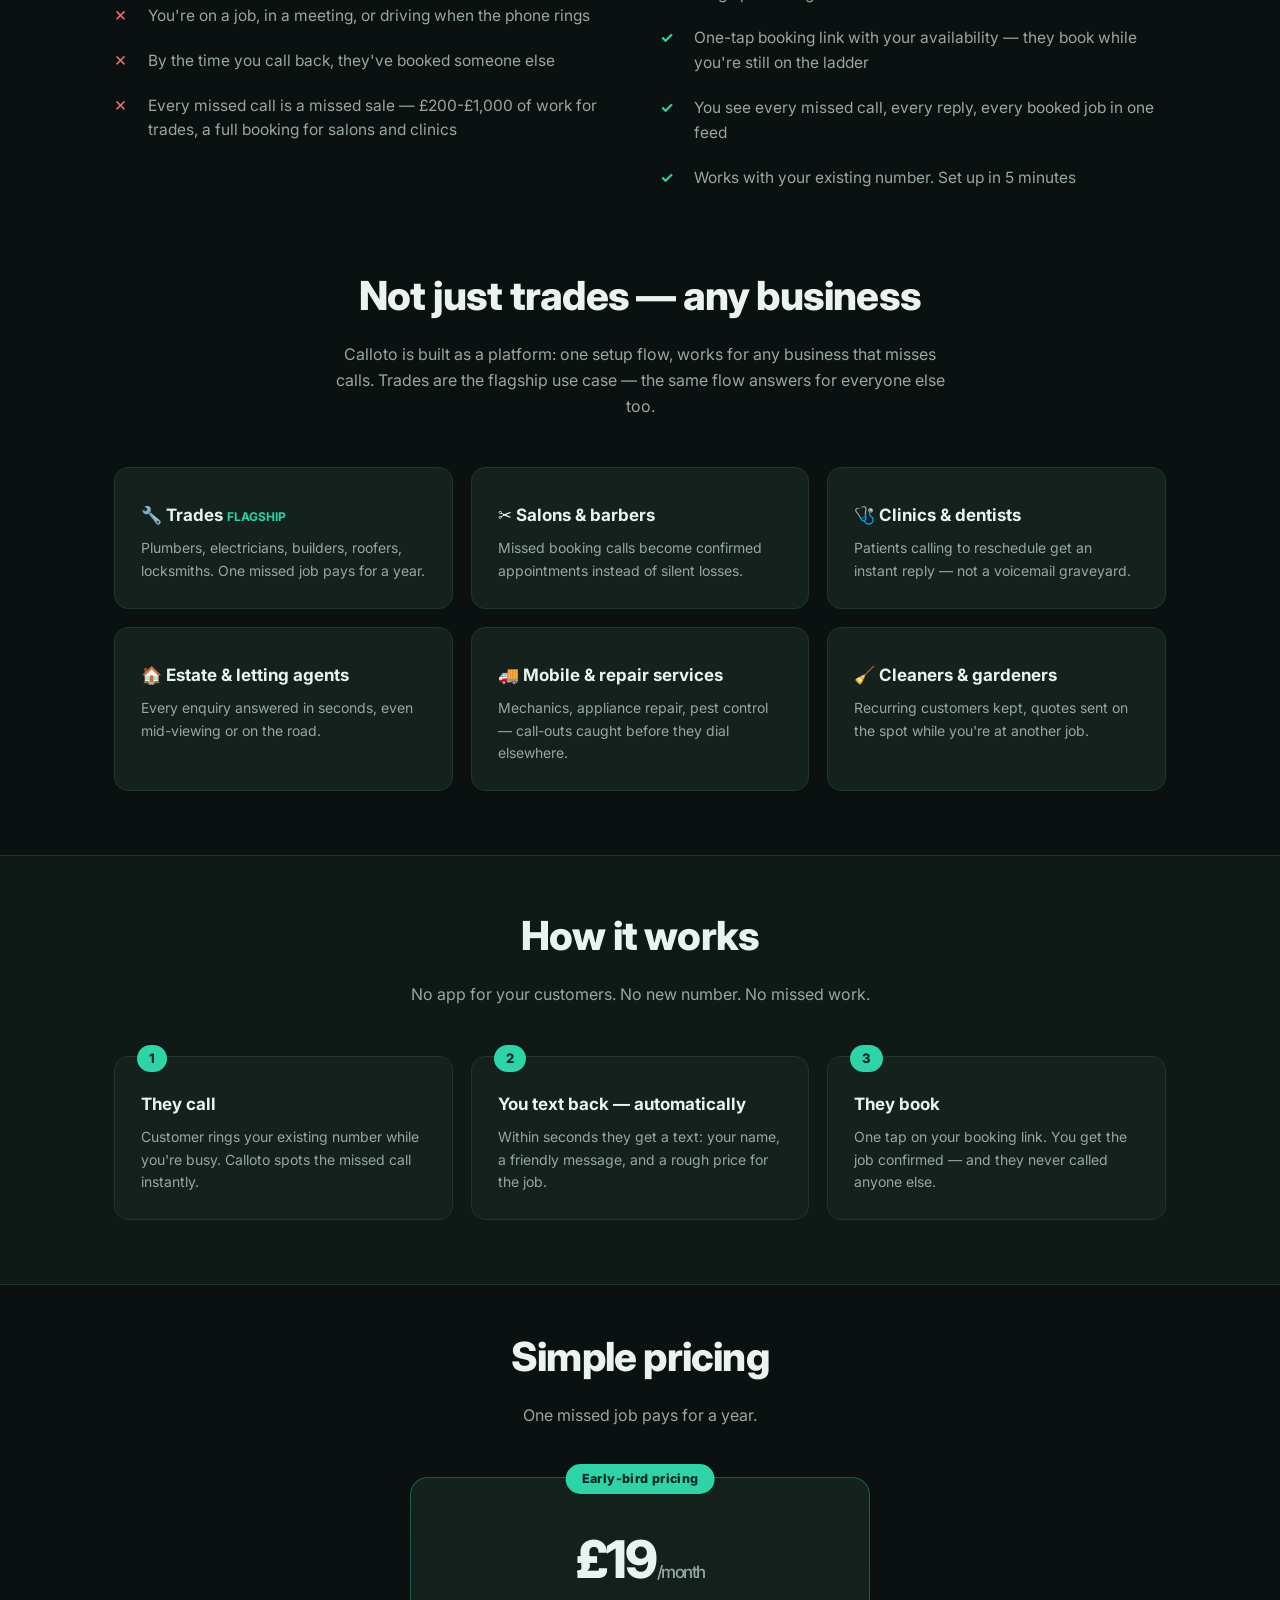
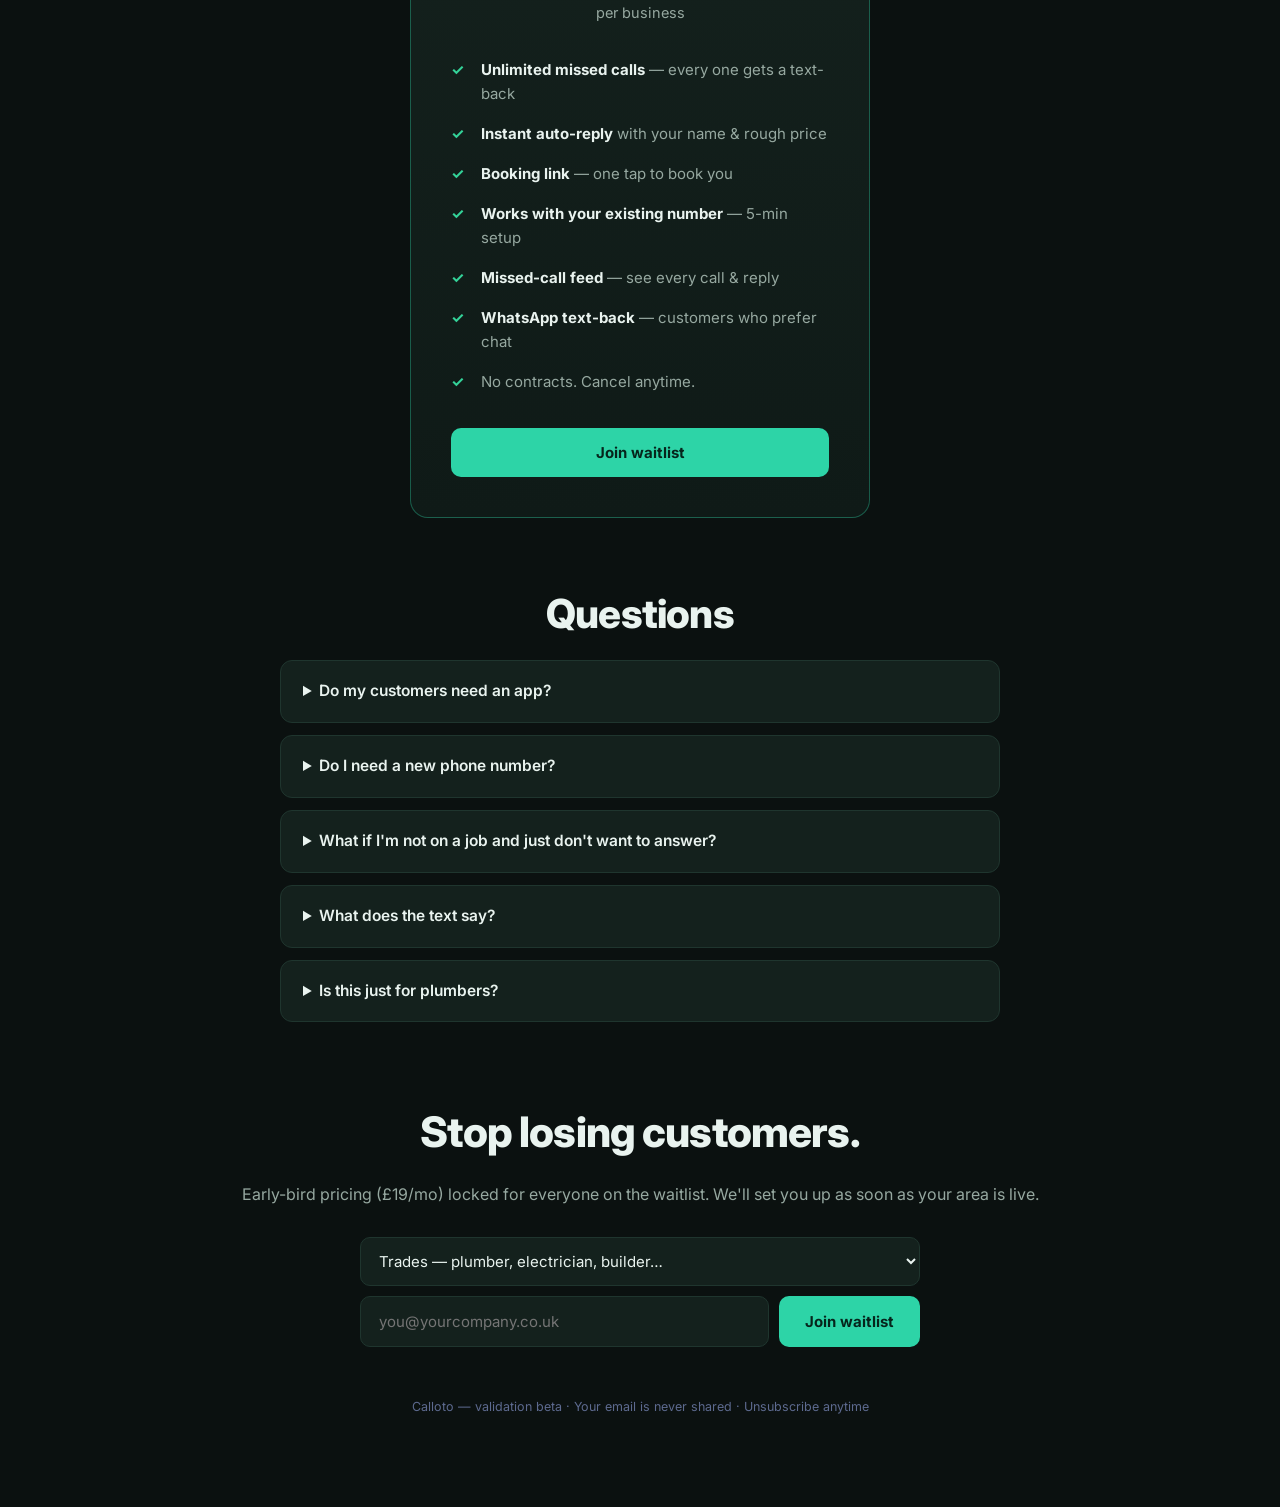
==== commit e388a520: "add animated phone demo after hero: missed call -> text-back -> booking flow" ====
--- a/index.html
+++ b/index.html
@@ -163,6 +163,73 @@
   footer h2 { font-size: clamp(30px, 4vw, 42px); font-weight: 800; letter-spacing: -0.02em; margin-bottom: 16px; }
   footer p { color: var(--muted); margin-bottom: 30px; }
   .fine { color: #5d6a8f; font-size: 12.5px; margin-top: 50px; }
+
+  /* ===== DEMO PHONE (animated product demo — replaces video) ===== */
+  .demo-wrap { text-align: center; padding: 20px 0 80px; position: relative; }
+  .demo-phone {
+    width: 290px; height: 590px; margin: 0 auto; position: relative;
+    background: #0a0f0e; border: 1px solid var(--border); border-radius: 44px;
+    box-shadow: 0 40px 90px -20px rgba(0,0,0,0.65), 0 0 0 8px #101a17, 0 0 0 9px #22352e;
+    overflow: hidden; text-align: left;
+  }
+  .demo-notch { position: absolute; top: 10px; left: 50%; transform: translateX(-50%); width: 100px; height: 24px; background: #050807; border-radius: 14px; z-index: 20; }
+  .demo-screen { position: absolute; inset: 0; padding: 44px 18px 18px; display: flex; flex-direction: column; }
+  .demo-topbar { display: flex; justify-content: space-between; align-items: center; color: var(--muted); font-size: 11.5px; margin-bottom: 18px; }
+  .demo-topbar b { color: var(--text); font-weight: 600; }
+  .demo-avatar {
+    width: 46px; height: 46px; border-radius: 50%; margin: 0 auto 8px;
+    background: linear-gradient(135deg, var(--accent), var(--accent-2));
+    display: flex; align-items: center; justify-content: center;
+    font-weight: 800; color: #06251c; font-size: 17px;
+  }
+  .demo-callname { text-align: center; font-weight: 700; font-size: 16px; }
+  .demo-callsub { text-align: center; color: var(--muted); font-size: 12px; margin-bottom: 22px; }
+  .demo-actions { display: flex; justify-content: center; gap: 34px; margin-bottom: 26px; }
+  .demo-actions div { width: 52px; height: 52px; border-radius: 50%; display: flex; align-items: center; justify-content: center; font-size: 20px; }
+  .demo-decline { background: #2a1215; border: 1px solid rgba(248,113,113,0.4); }
+  .demo-accept { background: #0d2b21; border: 1px solid rgba(52,211,153,0.4); }
+  .demo-stage { flex: 1; position: relative; }
+  .demo-el { position: absolute; left: 0; right: 0; opacity: 0; animation-duration: 14s; animation-timing-function: ease; animation-fill-mode: both; }
+  @keyframes d1 {
+    0% { opacity: 0; transform: translateY(8px); } 3%, 20% { opacity: 1; transform: none; } 23%, 100% { opacity: 0; }
+  }
+  @keyframes d2 {
+    0%, 23% { opacity: 0; transform: translateY(8px); } 26%, 43% { opacity: 1; transform: none; } 46%, 100% { opacity: 0; }
+  }
+  @keyframes d3 {
+    0%, 46% { opacity: 0; transform: translateY(8px); } 49%, 68% { opacity: 1; transform: none; } 71%, 100% { opacity: 0; }
+  }
+  @keyframes d4 {
+    0%, 71% { opacity: 0; transform: scale(0.96); } 74%, 94% { opacity: 1; transform: none; } 97%, 100% { opacity: 0; }
+  }
+  .demo-el.s1 { animation-name: d1; } .demo-el.s2 { animation-name: d2; } .demo-el.s3 { animation-name: d3; } .demo-el.s4 { animation-name: d4; }
+  .demo-bubble {
+    background: var(--card); border: 1px solid var(--border); border-radius: 14px;
+    padding: 13px 15px; font-size: 12.5px; line-height: 1.5; color: var(--text); margin-bottom: 8px;
+  }
+  .demo-bubble small { display: block; color: var(--muted); font-size: 10.5px; margin-top: 5px; }
+  .demo-bubble .link { color: var(--accent); font-weight: 700; }
+  .demo-missed {
+    background: rgba(248,113,113,0.1); border: 1px solid rgba(248,113,113,0.35);
+    color: #fca5a5; text-align: center; font-weight: 600; font-size: 12.5px;
+    padding: 11px; border-radius: 12px; margin-bottom: 14px;
+  }
+  .demo-book {
+    background: linear-gradient(180deg, var(--card), #0f1a17); border: 1px solid rgba(45,212,167,0.45);
+    border-radius: 16px; padding: 18px; text-align: center;
+  }
+  .demo-book .tick {
+    width: 44px; height: 44px; border-radius: 50%; background: var(--accent); color: #06251c;
+    font-size: 22px; display: flex; align-items: center; justify-content: center; margin: 0 auto 10px; font-weight: 800;
+  }
+  .demo-book h5 { font-size: 15px; margin-bottom: 4px; }
+  .demo-book p { color: var(--muted); font-size: 12px; margin-bottom: 12px; }
+  .demo-book .chip { display: inline-block; background: rgba(45,212,167,0.14); border: 1px solid rgba(45,212,167,0.4); color: #6ee7c4; font-size: 11px; font-weight: 700; padding: 6px 14px; border-radius: 999px; }
+  .demo-caption { margin-top: 26px; color: var(--muted); font-size: 13px; }
+  .demo-caption b { color: var(--text); }
+  .demo-tag { position: absolute; top: 34px; right: -8px; background: var(--accent); color: #06251c; font-size: 10.5px; font-weight: 800; padding: 4px 10px; border-radius: 999px; transform: rotate(6deg); }
+  @media (max-width: 640px) { .demo-phone { width: 260px; height: 540px; } .demo-wrap { padding: 10px 0 56px; } }
+  @media (prefers-reduced-motion: reduce) { .demo-el { animation: none; opacity: 1; position: static; margin-bottom: 10px; } .demo-stage { display: flex; flex-direction: column; } }
 
   /* ===== MOBILE ===== */
   @media (max-width: 640px) {
@@ -237,6 +304,50 @@
   <div id="form-msg"></div>
   <div class="count-line" id="count-line">Loading signup count…</div>
 </header>
+
+<div class="demo-wrap container">
+  <div class="demo-phone">
+    <div class="demo-notch"></div>
+    <div class="demo-screen">
+      <div class="demo-topbar"><span>9:41</span><b>Calloto</b><span>▮▮▮</span></div>
+      <div class="demo-el s1">
+        <div class="demo-avatar">SM</div>
+        <div class="demo-callname">Sarah Mitchell</div>
+        <div class="demo-callsub">calling your business…</div>
+        <div class="demo-actions">
+          <div class="demo-decline">✕</div>
+          <div class="demo-accept">📞</div>
+        </div>
+      </div>
+      <div class="demo-stage">
+        <div class="demo-el s2">
+          <div class="demo-missed">Missed call — Sarah Mitchell · 1 min ago</div>
+        </div>
+        <div class="demo-el s3">
+          <div class="demo-bubble">Hi Sarah! Thanks for calling <b>Mitchell &amp; Sons Plumbing</b>.
+            Boiler repairs from <b>£120</b>. We're on a job right now — grab a slot:
+            <span class="link">calloto.co.uk/book/mitchell</span>
+            <small>✓ Delivered · just now · via Calloto</small>
+          </div>
+          <div class="demo-bubble" style="margin-left:28px; background:#0d2b21; border-color:rgba(52,211,153,0.35);">
+            Perfect — booking Thu 2pm 👍
+            <small>✓ Delivered</small>
+          </div>
+        </div>
+        <div class="demo-el s4">
+          <div class="demo-book">
+            <div class="tick">✓</div>
+            <h5>Job booked — not lost</h5>
+            <p>Sarah booked <b>Thu 2pm — boiler repair</b> while you were still on the ladder. The other guy never got the call.</p>
+            <span class="chip">+£180 job · 14 seconds after missed call</span>
+          </div>
+        </div>
+      </div>
+    </div>
+  </div>
+  <div class="demo-tag">Live demo</div>
+  <p class="demo-caption">Missed call → instant text-back → <b>booked while you're still working.</b></p>
+</div>
 
 <section class="split container" id="problem">
   <div class="pain">
